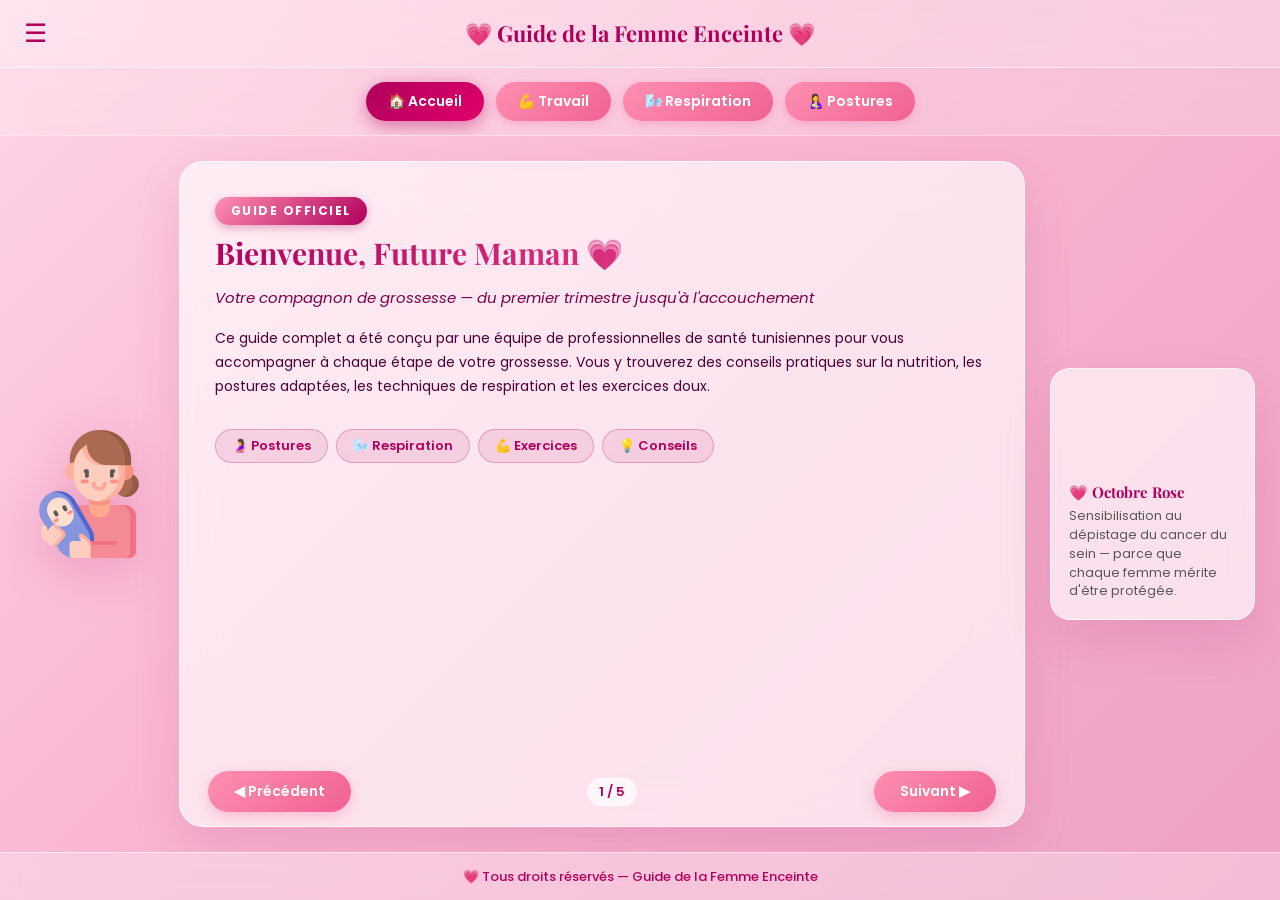
==== main.html @ 5b7f6807 "Add files via upload" ====
<!DOCTYPE html>
<html lang="fr" dir="ltr">
<head>
    <meta charset="UTF-8">
    <meta name="viewport" content="width=device-width, initial-scale=1.0, maximum-scale=5.0">
    <meta name="theme-color" content="#f7a8c4">
    <title data-i18n="pageTitle">Guide de la Femme Enceinte</title>
    <link href="https://fonts.googleapis.com/css2?family=Playfair+Display:ital,wght@0,400;0,700;1,400&family=Poppins:wght@300;400;500;600;700&display=swap" rel="stylesheet">
    <link rel="stylesheet" href="style.css">
</head>
<body>

    <div class="menu-overlay" id="menuOverlay" onclick="toggleMenu()"></div>

    <header>
        <button class="menu-btn" onclick="toggleMenu()" aria-label="Menu">☰</button>
        <h1 data-i18n="header">💗 Guide de la Femme Enceinte 💗</h1>
    </header>
    

    <div class="side-menu" id="sideMenu" role="dialog" aria-modal="true">
        <div class="menu-header">
            <h2 data-i18n="sideSettings">Paramètres</h2>
            <span onclick="toggleMenu()" role="button" style="cursor:pointer;font-size:20px;padding:5px;">✕</span>
        </div>
        <ul id="ul-bil"><li class="nav-bilan-btn" onclick="window.location.href='bilan.html'" data-i18n="navBilan">📋 Bilan Santé</li></ul>
        <div class="menu-section">
            <h3 data-i18n="sideMode">Affichage</h3>
            <button onclick="toggleDarkMode()" data-i18n="sideDark">🌙 Mode sombre</button>
        </div>

        <div class="menu-section">
            <h3 data-i18n="sideLang">Langue</h3>
            <select id="langSelect" onchange="changeLang(this.value)">
                <option value="fr">🇫🇷 Français</option>
                <option value="en">🇬🇧 English</option>
                <option value="ar">🇹🇳 العربية</option>
            </select>
        </div>

        <div class="menu-section">
            <h3 data-i18n="sideAbout">À propos</h3>
            <p class="about-text" data-i18n="aboutText">Ce guide a été développé par une équipe de professionnelles de santé tunisiennes dédiées au bien-être de la femme enceinte.</p>
        </div>

        <div class="menu-section">
            <h3 data-i18n="sideContact">Notre équipe</h3>
            <div class="contact-card">
                <h4>👩‍⚕️ Rayen Azouzi</h4>
                <p>📧 azaouzirayen21@gmail.com</p>
                <p>📞 +216 93 702 569</p>
                <p>📍 <span data-i18n="cityTunis">Tunis</span>, <span data-i18n="countryTunisia">Tunisie</span></p>
            </div>
            <div class="contact-card">
                <h4>👩‍⚕️ Oumayma Bel Haj</h4>
                <p>📧 oumaimabelhaj831@gmail.com</p>
                <p>📞 +216 22 462 779</p>
                <p>📍 <span data-i18n="citySousse">Sousse</span>, <span data-i18n="countryTunisia">Tunisie</span></p>
            </div>
            <div class="contact-card">
                <h4>👩‍⚕️ Manel Maati</h4>
                <p>📧 manel@gmail.com</p>
                <p>📞 +216 26 287 662</p>
                <p>📍 <span data-i18n="citySfax">Sfax</span>, <span data-i18n="countryTunisia">Tunisie</span></p>
            </div>
            <div class="contact-card">
                <h4>👩‍⚕️ Israa Louhichi</h4>
                <p>📧 israa@gmail.com</p>
                <p>📞 +216 95 185 274</p>
                <p>📍 <span data-i18n="cityMonastir">Monastir</span>, <span data-i18n="countryTunisia">Tunisie</span></p>
            </div>
            <div class="contact-card">
                <h4>👩‍⚕️ Mariem Aridhi</h4>
                <p>📧 mariem@gmail.com</p>
                <p>📞 +216 20 555 273</p>
                <p>📍 <span data-i18n="cityMonastir">Monastir</span>, <span data-i18n="countryTunisia">Tunisie</span></p>
            </div>
        </div>

        <div class="menu-section">
            <p class="about-text" style="font-size:11px;color:#888;" data-i18n="disclaimer">⚠️ Ce guide est à titre informatif. Consultez toujours votre médecin ou sage-femme pour un suivi personnalisé.</p>
        </div>
    </div>

    <nav role="navigation">
        <ul>
            <li class="active" data-section="accueil" data-i18n="navHome">🏠 Accueil</li>
            <li data-section="travail" data-i18n="navWork">💪 Travail</li>
            <li data-section="respiration" data-i18n="navBreathing">🌬️ Respiration</li>
            <li data-section="mouvement" data-i18n="navPostures">🤱 Postures</li>

        </ul>
    </nav>

    <main>

        <div class="left" aria-hidden="true">
            <img src="mere.png" alt="">
        </div>

        <div class="slider-container">

            <!-- ═══════ ACCUEIL ═══════ -->
            <div class="slider-section active" id="accueil">
                <div class="slider">

                    <div class="slide active">
                        <div class="slide-inner welcome-slide">
                            <div class="welcome-badge" data-i18n="welcomeBadge">Guide Officiel</div>
                            <h2 class="welcome-title" data-i18n="slide_accueil_0_title">Bienvenue, Future Maman 💗</h2>
                            <p class="welcome-subtitle" data-i18n="slide_accueil_0_sub">Votre compagnon de grossesse — du premier trimestre jusqu'à l'accouchement</p>
                            <p class="welcome-body" data-i18n="slide_accueil_0_body">Ce guide complet a été conçu par une équipe de professionnelles de santé tunisiennes pour vous accompagner à chaque étape de votre grossesse. Vous y trouverez des conseils pratiques sur la nutrition, les postures adaptées, les techniques de respiration et les exercices doux.</p>
                            <div class="welcome-features">
                                <div class="feature-chip" data-i18n="feat1">🤰 Postures</div>
                                <div class="feature-chip" data-i18n="feat2">🌬️ Respiration</div>
                                <div class="feature-chip" data-i18n="feat3">💪 Exercices</div>
                                <div class="feature-chip" data-i18n="feat4">💡 Conseils</div>
                            </div>
                        </div>
                    </div>

                    <div class="slide">
                        <div class="slide-inner">
                            <h2 data-i18n="slide_accueil_1_title">📖 Comment utiliser ce guide ?</h2>
                            <p data-i18n="slide_accueil_1_body">Ce guide est organisé en quatre sections accessibles depuis le menu de navigation. Chaque section propose des fiches pratiques illustrées avec des informations médicales vérifiées.</p>
                            <div class="info-cards">
                                <div class="info-card">
                                    <span class="info-icon">🏠</span>
                                    <strong data-i18n="navHome">Accueil</strong>
                                    <p data-i18n="infoCardHome">Introduction &amp; bien-être général</p>
                                </div>
                                <div class="info-card">
                                    <span class="info-icon">💪</span>
                                    <strong data-i18n="navWork">Travail</strong>
                                    <p data-i18n="infoCardWork">Exercices doux &amp; gestion de l'énergie</p>
                                </div>
                                <div class="info-card">
                                    <span class="info-icon">🌬️</span>
                                    <strong data-i18n="navBreathing">Respiration</strong>
                                    <p data-i18n="infoCardBreath">Techniques de détente &amp; préparation</p>
                                </div>
                                <div class="info-card">
                                    <span class="info-icon">🤱</span>
                                    <strong data-i18n="navPostures">Postures</strong>
                                    <p data-i18n="infoCardPost">Soulager le dos &amp; préparer l'accouchement</p>
                                </div>
                            </div>
                        </div>
                    </div>

                    <div class="slide">
                        <div class="slide-inner">
                            <h2 data-i18n="slide_accueil_2_title">🌱 Votre corps pendant la grossesse</h2>
                            <p data-i18n="slide_accueil_2_body">Pendant la grossesse, votre corps vit une transformation physiologique exceptionnelle. Comprendre ces changements vous permet de mieux les appréhender et d'adopter les bons réflexes.</p>
                            <ul class="styled-list">
                                <li data-i18n="bodyPoint1">🔸 <strong>1er trimestre :</strong> Fatigue intense, nausées, adaptation hormonale</li>
                                <li data-i18n="bodyPoint2">🔸 <strong>2e trimestre :</strong> Retour d'énergie, croissance du ventre, premiers mouvements</li>
                                <li data-i18n="bodyPoint3">🔸 <strong>3e trimestre :</strong> Préparation à l'accouchement, gestion du poids et de la posture</li>
                                <li data-i18n="bodyPoint4">🔸 <strong>En continu :</strong> Hydrater, se reposer, consulter votre équipe soignante régulièrement</li>
                            </ul>
                        </div>
                    </div>

                    <div class="slide">
                        <div class="slide-inner">
                            <h2 data-i18n="slide_accueil_3_title">🥗 Nutrition &amp; Bien-être</h2>
                            <p data-i18n="slide_accueil_3_body">Une alimentation équilibrée est le pilier d'une grossesse saine. Privilégiez des apports riches en acide folique, fer, calcium et oméga-3, essentiels au développement optimal de votre bébé.</p>
                            <ul class="styled-list">
                                <li data-i18n="nutri1">🥦 Légumes verts, légumineuses et fruits frais chaque jour</li>
                                <li data-i18n="nutri2">🐟 Poissons gras (sardines, saumon) 2 fois par semaine</li>
                                <li data-i18n="nutri3">🥛 Produits laitiers pour le calcium</li>
                                <li data-i18n="nutri4">💊 Suppléments de fer et acide folique sur prescription</li>
                                <li data-i18n="nutri5">💧 Au moins 1,5 à 2 litres d'eau par jour</li>
                            </ul>
                        </div>
                    </div>

                    <div class="slide">
                        <div class="slide-inner">
                            <h2 data-i18n="slide_accueil_4_title">💆‍♀️ Santé mentale &amp; Soutien émotionnel</h2>
                            <p data-i18n="slide_accueil_4_body">Votre bien-être émotionnel est tout aussi important que votre santé physique. La grossesse peut s'accompagner de doutes, d'angoisses ou de bouleversements affectifs — c'est tout à fait normal.</p>
                            <ul class="styled-list">
                                <li data-i18n="mental1">💬 Parlez de vos émotions à votre entourage ou à un professionnel</li>
                                <li data-i18n="mental2">🧘 Pratiquez la méditation et la relaxation guidée</li>
                                <li data-i18n="mental3">📖 Tenez un journal de grossesse pour exprimer vos ressentis</li>
                                <li data-i18n="mental4">🤝 Rejoignez des groupes de soutien pour futures mamans</li>
                                <li data-i18n="mental5">🌙 Accordez-vous des moments de repos et de plaisir chaque jour</li>
                            </ul>
                        </div>
                    </div>

                    <div class="controls">
                        <button id="prev-accueil" data-i18n="btnPrev">◀ Précédent</button>
                        <span class="slide-counter" id="counter-accueil">1 / 5</span>
                        <button id="next-accueil" data-i18n="btnNext">Suivant ▶</button>
                    </div>
                </div>
            </div>

            <!-- ═══════ TRAVAIL ═══════ -->
            <div class="slider-section" id="travail">
                <div class="slider">

                    <div class="slide active">
                        <div class="slide-inner">
                            <h2 data-i18n="slide_travail_0_title">💪 Rester active pendant la grossesse</h2>
                            <p data-i18n="slide_travail_0_body">L'activité physique modérée est recommandée tout au long d'une grossesse sans complications. Elle améliore la circulation sanguine, réduit les douleurs dorsales, favorise un meilleur sommeil et prépare votre corps à l'accouchement.</p>
                            <ul class="styled-list">
                                <li data-i18n="work1">🚶 Marche quotidienne de 30 minutes à un rythme modéré</li>
                                <li data-i18n="work2">🏊 Aquagym ou natation douce, idéale pour décharger le poids</li>
                                <li data-i18n="work3">🧘 Yoga prénatal et étirements adaptés</li>
                                <li data-i18n="work4">🚴 Vélo stationnaire en début de grossesse</li>
                            </ul>
                        </div>
                    </div>

                    <div class="slide">
                        <div class="slide-inner">
                            <h2 data-i18n="slide_travail_1_title">😴 Gérer la fatigue au quotidien</h2>
                            <p data-i18n="slide_travail_1_body">La fatigue est l'un des symptômes les plus fréquents de la grossesse, particulièrement aux 1er et 3e trimestres. Elle résulte des transformations hormonales et de l'augmentation du volume sanguin.</p>
                            <ul class="styled-list">
                                <li data-i18n="fatigue1">🛌 Accordez-vous des siestes courtes (20-30 min) en journée</li>
                                <li data-i18n="fatigue2">📅 Planifiez vos activités importantes en matinée</li>
                                <li data-i18n="fatigue3">🙋 N'hésitez pas à déléguer et à accepter de l'aide</li>
                                <li data-i18n="fatigue4">🥗 Évitez les repas lourds qui accentuent la somnolence</li>
                                <li data-i18n="fatigue5">🌙 Maintenez un rythme de sommeil régulier</li>
                            </ul>
                        </div>
                    </div>

                    <div class="slide">
                        <div class="slide-inner">
                            <h2 data-i18n="slide_travail_2_title">⚠️ Exercices à éviter</h2>
                            <p data-i18n="slide_travail_2_body">Certains exercices sont contre-indiqués durant la grossesse. Consultez toujours votre médecin avant de commencer un programme sportif.</p>
                            <ul class="styled-list">
                                <li data-i18n="avoid1">🚫 Sports de contact ou à risque de chutes</li>
                                <li data-i18n="avoid2">🚫 Exercices en décubitus dorsal après le 1er trimestre</li>
                                <li data-i18n="avoid3">🚫 Efforts intenses en altitude ou en chaleur excessive</li>
                                <li data-i18n="avoid4">🚫 Musculation avec charges lourdes</li>
                                <li data-i18n="avoid5">✅ En cas de doute : marche, natation et yoga restent les meilleures options</li>
                            </ul>
                        </div>
                    </div>

                    <div class="controls">
                        <button id="prev-travail" data-i18n="btnPrev">◀ Précédent</button>
                        <span class="slide-counter" id="counter-travail">1 / 3</span>
                        <button id="next-travail" data-i18n="btnNext">Suivant ▶</button>
                    </div>
                </div>
            </div>

            <!-- ═══════ RESPIRATION ═══════ -->
            <div class="slider-section" id="respiration">
                <div class="slider">

                    <div class="slide active">
                        <div class="slide-inner">
                            <h2 data-i18n="slide_resp_0_title">🌬️ Pourquoi bien respirer ?</h2>
                            <p data-i18n="slide_resp_0_body">La respiration consciente est un outil fondamental pendant la grossesse et l'accouchement. Elle permet d'oxygéner efficacement le sang, de réduire le stress et de gérer la douleur lors des contractions.</p>
                            <ul class="styled-list">
                                <li data-i18n="breath1">💓 Améliore l'oxygénation du fœtus</li>
                                <li data-i18n="breath2">🧠 Réduit l'anxiété et régule le système nerveux</li>
                                <li data-i18n="breath3">💪 Renforce le diaphragme et le plancher pelvien</li>
                                <li data-i18n="breath4">😌 Favorise la détente profonde et un meilleur sommeil</li>
                            </ul>
                        </div>
                    </div>

                    <div class="slide">
                        <div class="slide-inner">
                            <h2 data-i18n="slide_resp_1_title">🫁 Respiration abdominale profonde</h2>
                            <p data-i18n="slide_resp_1_body">La technique de base recommandée pendant la grossesse. Elle mobilise pleinement le diaphragme et optimise les échanges gazeux.</p>
                            <ul class="styled-list">
                                <li data-i18n="abdo1">1️⃣ Installez-vous confortablement, une main sur le ventre</li>
                                <li data-i18n="abdo2">2️⃣ Inspirez lentement par le nez en 4 secondes — ventre qui se soulève</li>
                                <li data-i18n="abdo3">3️⃣ Retenez votre souffle 1 à 2 secondes</li>
                                <li data-i18n="abdo4">4️⃣ Expirez doucement par la bouche en 6 secondes</li>
                                <li data-i18n="abdo5">🔁 Répétez 5 à 10 fois, 2 à 3 fois par jour</li>
                            </ul>
                        </div>
                    </div>

                    <div class="slide">
                        <div class="slide-inner">
                            <h2 data-i18n="slide_resp_2_title">🌊 Respiration pour l'accouchement</h2>
                            <p data-i18n="slide_resp_2_body">Maîtriser sa respiration est l'une des clés d'un accouchement plus serein. Ces techniques permettent de gérer les contractions et de conserver son énergie.</p>
                            <ul class="styled-list">
                                <li data-i18n="birth1">🔵 <strong data-i18n="birthPhase1">Phase de dilatation :</strong> <span data-i18n="birthPhase1Text">Respirations lentes et profondes entre les contractions</span></li>
                                <li data-i18n="birth2">🟡 <strong data-i18n="birthPhase2">Pendant la contraction :</strong> <span data-i18n="birthPhase2Text">Expiration longue et contrôlée — ne bloquez pas votre souffle</span></li>
                                <li data-i18n="birth3">🟢 <strong data-i18n="birthPhase3">Phase d'expulsion :</strong> <span data-i18n="birthPhase3Text">Poussées guidées par votre sage-femme, coordonnées à votre souffle</span></li>
                            </ul>
                        </div>
                    </div>

                    <div class="controls">
                        <button id="prev-respiration" data-i18n="btnPrev">◀ Précédent</button>
                        <span class="slide-counter" id="counter-respiration">1 / 3</span>
                        <button id="next-respiration" data-i18n="btnNext">Suivant ▶</button>
                    </div>
                </div>
            </div>

            <!-- ═══════ POSTURES ═══════ -->
            <div class="slider-section" id="mouvement">
                <div class="slider">

                    <div class="slide active">
                        <div class="slide-inner welcome-slide">
                            <div class="welcome-badge" data-i18n="posturesBadge">Kinésithérapie prénatale</div>
                            <h2 class="welcome-title" data-i18n="slide_pos_0_title">🤱 Chère future maman</h2>
                            <p class="welcome-body" data-i18n="slide_pos_0_body">Ton corps vit une transformation extraordinaire. Avec la croissance de ton ventre, ta posture change et certaines tensions apparaissent au niveau du dos, du bassin ou des jambes.</p>
                            <p class="welcome-body" style="margin-top:10px;" data-i18n="slide_pos_0_body2">Les postures présentées ci-après ont été sélectionnées par notre équipe de kinésithérapeutes prénatales pour t'aider à soulager les douleurs, favoriser la mobilité du bassin et préparer ton corps à l'accouchement.</p>
                        </div>
                    </div>

                    <div class="slide">
                        <div class="slide-inner">
                            <h2 data-i18n="slide_pos_1_title">🌿 Décubitus Latéral Gauche (DLG)</h2>
                            <p data-i18n="slide_pos_1_desc">Position allongée sur le côté gauche, coussins de soutien sous le ventre et entre les genoux.</p>
                            <div class="img-box">
                                <img src="Décubitus Latéral Gauche.jpeg" alt="Décubitus latéral gauche">
                                <div class="benefits-block">
                                    <strong class="benefits-title" data-i18n="benefitsTitle">🔹 Bienfaits</strong>
                                    <ul>
                                        <li data-i18n="dlg1">✔️ Optimise la circulation utéro-placentaire</li>
                                        <li data-i18n="dlg2">✔️ Favorise l'oxygénation du fœtus</li>
                                        <li data-i18n="dlg3">✔️ Réduit les œdèmes des membres inférieurs</li>
                                        <li data-i18n="dlg4">✔️ Soulage les lombalgies chroniques</li>
                                        <li data-i18n="dlg5">✔️ Induit une relaxation profonde</li>
                                    </ul>
                                </div>
                            </div>
                        </div>
                    </div>

                    <div class="slide">
                        <div class="slide-inner">
                            <h2 data-i18n="slide_pos_2_title">🌿 Position accroupie</h2>
                            <p data-i18n="slide_pos_2_desc">Flexion des genoux avec descente progressive du bassin, dos droit, pieds à plat.</p>
                            <div class="img-box">
                                <img src="Position accroupie.jpeg" alt="Position accroupie">
                                <div class="benefits-block">
                                    <strong class="benefits-title" data-i18n="benefitsTitle">🔹 Bienfaits</strong>
                                    <ul>
                                        <li data-i18n="squat1">✔️ Renforce les muscles des membres inférieurs</li>
                                        <li data-i18n="squat2">✔️ Assouplit le périnée et le plancher pelvien</li>
                                        <li data-i18n="squat3">✔️ Augmente la mobilité et l'ouverture du bassin</li>
                                        <li data-i18n="squat4">✔️ Améliore la circulation sanguine</li>
                                        <li data-i18n="squat5">✔️ Prépare activement à l'expulsion</li>
                                    </ul>
                                </div>
                            </div>
                        </div>
                    </div>

                    <div class="slide">
                        <div class="slide-inner">
                            <h2 data-i18n="slide_pos_3_title">🌿 Position à quatre pattes</h2>
                            <p data-i18n="slide_pos_3_desc">Appui symétrique sur les mains et les genoux, rachis neutre, regard vers le sol.</p>
                            <div class="img-box">
                                <img src="Position à quatre pattes.jpeg" alt="Position à quatre pattes">
                                <div class="benefits-block">
                                    <strong class="benefits-title" data-i18n="benefitsTitle">🔹 Bienfaits</strong>
                                    <ul>
                                        <li data-i18n="qp1">✔️ Soulage efficacement les lombalgies</li>
                                        <li data-i18n="qp2">✔️ Décharge la pression sur le bassin</li>
                                        <li data-i18n="qp3">✔️ Améliore la mobilité pelvienne</li>
                                        <li data-i18n="qp4">✔️ Encourage la bonne présentation du bébé</li>
                                        <li data-i18n="qp5">✔️ Diminue les douleurs sciatiques</li>
                                    </ul>
                                </div>
                            </div>
                        </div>
                    </div>

                    <div class="slide">
                        <div class="slide-inner">
                            <h2 data-i18n="slide_pos_4_title">🌿 Posture de suspension</h2>
                            <p data-i18n="slide_pos_4_desc">Debout, légère inclinaison vers l'avant avec appui sur un support stable (mur, barre, rebozo).</p>
                            <div class="img-box">
                                <img src="Posture de suspension.jpeg" alt="Posture de suspension">
                                <div class="benefits-block">
                                    <strong class="benefits-title" data-i18n="benefitsTitle">🔹 Bienfaits</strong>
                                    <ul>
                                        <li data-i18n="sus1">✔️ Diminue la compression lombaire</li>
                                        <li data-i18n="sus2">✔️ Décharge le poids du bassin</li>
                                        <li data-i18n="sus3">✔️ Détend et assouplit le périnée</li>
                                        <li data-i18n="sus4">✔️ Favorise la descente du bébé</li>
                                        <li data-i18n="sus5">✔️ Procure une sensation de légèreté</li>
                                    </ul>
                                </div>
                            </div>
                        </div>
                    </div>

                    <div class="controls">
                        <button id="prev-mouvement" data-i18n="btnPrev">◀ Précédent</button>
                        <span class="slide-counter" id="counter-mouvement">1 / 5</span>
                        <button id="next-mouvement" data-i18n="btnNext">Suivant ▶</button>
                    </div>
                </div>
            </div>

        </div>

        <div class="right">
            <div class="card">
                <video src="Octobre rose animations.mp4" autoplay loop muted playsinline></video>
                <h3 data-i18n="cardTitle">💗 Octobre Rose</h3>
                <p data-i18n="cardContent">Sensibilisation au dépistage du cancer du sein — parce que chaque femme mérite d'être protégée.</p>
            </div>
        </div>

    </main>

    <footer>
        <span data-i18n="footer">💗 Tous droits réservés — Raed Azouzi | insta: @raed__az</span>
    </footer>

    <script src="script.js"></script>
</body>
</html>
---- style.css ----
/* =============================================
   GLOBAL
   ============================================= */
*, *::before, *::after {
    margin: 0; padding: 0;
    box-sizing: border-box;
    -webkit-tap-highlight-color: transparent;
}

:root {
    --pink-light: #ffd6e7;
    --pink-mid: #f7a8c4;
    --pink-dark: #e88ab3;
    --pink-accent: #ff8fb1;
    --pink-btn: #f06292;
    --purple: #c084fc;
    --crimson: #b0005c;
    --text-dark: #3a003a;
    --glass: rgba(255,255,255,0.65);
    --glass-border: rgba(255,255,255,0.7);
    --shadow: 0 20px 50px rgba(176,0,92,0.12);
    --header-h: 68px;
    --nav-h: 58px;
    --footer-h: 48px;
    --radius: 24px;
    --radius-sm: 14px;
}

html { scroll-behavior: smooth; -webkit-text-size-adjust: 100%; }

body {
    min-height: 100vh; min-height: 100dvh;
    display: flex; flex-direction: column;
    background: linear-gradient(135deg, #ffd6e7 0%, #f9b8d3 40%, #eea0c5 100%);
    color: var(--text-dark);
    font-family: 'Poppins', sans-serif;
    overflow-x: hidden;
}

/* =============================================
   HEADER
   ============================================= */
header {
    height: var(--header-h);
    display: flex; align-items: center; justify-content: center;
    background: rgba(255,255,255,0.35);
    backdrop-filter: blur(20px); -webkit-backdrop-filter: blur(20px);
    border-bottom: 1px solid rgba(255,255,255,0.5);
    position: sticky; top: 0; z-index: 200;
    padding: 0 60px;
}

.menu-btn {
    position: absolute; left: 16px;
    font-size: clamp(20px,3vw,26px);
    background: none; border: none; cursor: pointer;
    color: var(--crimson); padding: 8px; border-radius: 10px;
    transition: background 0.2s;
}
.menu-btn:hover { background: rgba(255,255,255,0.5); }

header h1 {
    font-family: 'Playfair Display', serif;
    font-size: clamp(13px,2.5vw,22px);
    color: var(--crimson); text-align: center;
    line-height: 1.3; padding: 0 8px;
}

/* =============================================
   NAV
   ============================================= */
nav {
    display: flex; justify-content: center;
    padding: clamp(8px,1.5vw,12px) 10px;
    background: rgba(255,255,255,0.2);
    backdrop-filter: blur(10px); -webkit-backdrop-filter: blur(10px);
    border-bottom: 1px solid rgba(255,255,255,0.3);
    overflow-x: auto; -webkit-overflow-scrolling: touch;
    scrollbar-width: none; flex-shrink: 0;
}
nav::-webkit-scrollbar { display: none; }
nav ul { display: flex; gap: clamp(6px,1.5vw,12px); list-style: none; padding: 2px; white-space: nowrap; }

nav li {
    padding: clamp(6px,1.2vw,9px) clamp(14px,2.5vw,22px);
    border-radius: 30px;
    background: linear-gradient(135deg, var(--pink-accent), var(--pink-btn));
    color: white; cursor: pointer;
    transition: transform 0.25s, box-shadow 0.25s, opacity 0.2s;
    font-size: clamp(11px,1.8vw,14px); font-weight: 600;
    flex-shrink: 0; user-select: none;
    box-shadow: 0 3px 10px rgba(240,98,146,0.3);
}
nav li:hover { transform: translateY(-3px); box-shadow: 0 8px 20px rgba(240,98,146,0.45); }
nav li.active {
    background: linear-gradient(135deg, var(--crimson), #e0006a);
    box-shadow: 0 5px 18px rgba(176,0,92,0.45);
}

/* =============================================
   MAIN LAYOUT
   ============================================= */
main {
    flex: 1; display: flex; align-items: stretch;
    gap: clamp(10px,2vw,35px);
    padding: clamp(12px,2vw,25px);
    min-height: 0; overflow: hidden;
}

.left { display: flex; align-items: center; justify-content: center; flex-shrink: 0; }
.left img { width: clamp(90px,10vw,230px); height: auto; filter: drop-shadow(0 12px 24px rgba(176,0,92,0.18)); }

/* =============================================
   SLIDER CONTAINER & SECTIONS
   ============================================= */
.slider-container { flex: 1; min-width: 0; }

.slider-section { width:100%; height:100%; display:none; }
.slider-section.active { display:block; }

.slider {
    width: 100%; height: 100%;
    position: relative;
    background: var(--glass);
    backdrop-filter: blur(22px); -webkit-backdrop-filter: blur(22px);
    border-radius: var(--radius);
    border: 1px solid var(--glass-border);
    box-shadow: var(--shadow);
    overflow: hidden;
    min-height: clamp(320px,52vh,620px);
}

/* =============================================
   SLIDES
   ============================================= */
.slide {
    position: absolute; inset: 0;
    padding: clamp(18px,3vw,35px);
    padding-bottom: 72px;
    opacity: 0; transform: translateX(35px);
    transition: opacity 0.5s ease, transform 0.5s ease;
    overflow-y: auto; -webkit-overflow-scrolling: touch;
    pointer-events: none;
}
.slide.active { opacity:1; transform:translateX(0); pointer-events:auto; }

.slide-inner { height: 100%; }

.slide h2 {
    font-family: 'Playfair Display', serif;
    color: var(--crimson);
    font-size: clamp(14px,2.2vw,20px);
    margin-bottom: clamp(10px,1.5vw,16px);
    line-height: 1.35;
}

.slide > p, .slide-inner > p {
    font-size: clamp(12.5px,1.7vw,15px);
    line-height: 1.75;
    color: #3a003a;
    margin-bottom: 12px;
}

/* =============================================
   WELCOME SLIDE
   ============================================= */
.welcome-slide { display: flex; flex-direction: column; gap: 10px; }

.welcome-badge {
    display: inline-block;
    background: linear-gradient(135deg, var(--pink-accent), var(--crimson));
    color: white; font-size: clamp(10px,1.5vw,12px);
    font-weight: 700; letter-spacing: 1.5px; text-transform: uppercase;
    padding: 5px 16px; border-radius: 30px;
    align-self: flex-start;
    box-shadow: 0 3px 10px rgba(176,0,92,0.3);
}

.welcome-title {
    font-family: 'Playfair Display', serif !important;
    font-size: clamp(18px,3.5vw,30px) !important;
    background: linear-gradient(135deg, var(--crimson), #ff5fa0);
    -webkit-background-clip: text; -webkit-text-fill-color: transparent;
    background-clip: text;
    margin-bottom: 4px !important;
    line-height: 1.2 !important;
}

.welcome-subtitle {
    font-size: clamp(12px,1.8vw,15px) !important;
    color: #7a004a !important;
    font-style: italic;
    margin-bottom: 6px !important;
}

.welcome-body {
    font-size: clamp(12px,1.6vw,14px) !important;
    line-height: 1.7 !important;
    color: #4a003a !important;
}

.welcome-features {
    display: flex; flex-wrap: wrap; gap: 8px;
    margin-top: 8px;
}

.feature-chip {
    padding: 6px 16px;
    border-radius: 20px;
    background: rgba(176,0,92,0.1);
    border: 1.5px solid rgba(176,0,92,0.25);
    color: var(--crimson);
    font-size: clamp(11px,1.5vw,13px);
    font-weight: 600;
    transition: background 0.2s, transform 0.2s;
}
.feature-chip:hover { background: rgba(176,0,92,0.18); transform: translateY(-2px); }

/* =============================================
   INFO CARDS (accueil slide 2)
   ============================================= */
.info-cards {
    display: grid;
    grid-template-columns: repeat(auto-fit, minmax(130px,1fr));
    gap: clamp(8px,1.5vw,14px);
    margin-top: clamp(12px,2vw,18px);
}

.info-card {
    background: rgba(255,255,255,0.75);
    border: 1px solid rgba(176,0,92,0.15);
    border-radius: var(--radius-sm);
    padding: clamp(10px,1.8vw,16px);
    text-align: center;
    transition: transform 0.25s, box-shadow 0.25s;
    box-shadow: 0 4px 14px rgba(176,0,92,0.08);
}
.info-card:hover { transform: translateY(-4px); box-shadow: 0 10px 25px rgba(176,0,92,0.15); }

.info-icon { font-size: clamp(22px,3.5vw,32px); display: block; margin-bottom: 6px; }
.info-card strong { display:block; font-size: clamp(11px,1.6vw,13px); color: var(--crimson); margin-bottom: 4px; }
.info-card p { font-size: clamp(10px,1.4vw,12px); color: #666; line-height: 1.4; margin: 0; }

/* =============================================
   STYLED LIST
   ============================================= */
.styled-list {
    list-style: none;
    display: flex; flex-direction: column; gap: clamp(7px,1.3vw,11px);
    margin-top: clamp(10px,1.5vw,14px);
}

.styled-list li {
    font-size: clamp(12px,1.6vw,14.5px);
    line-height: 1.6;
    color: #3a003a;
    padding: clamp(8px,1.2vw,11px) clamp(12px,1.8vw,16px);
    background: rgba(255,255,255,0.65);
    border-radius: 10px;
    border-left: 3px solid var(--pink-accent);
    transition: background 0.2s;
}
.styled-list li:hover { background: rgba(255,255,255,0.9); }

/* =============================================
   IMAGE BOX (postures)
   ============================================= */
.img-box {
    display: flex; align-items: flex-start;
    gap: clamp(12px,2vw,22px);
    flex-wrap: wrap;
    margin-top: 12px;
}

.img-box img {
    width: clamp(160px,32%,310px) !important;
    float: none !important;
    border-radius: 16px;
    box-shadow: 0 10px 30px rgba(0,0,0,0.15);
    transition: transform 0.4s, box-shadow 0.4s;
    cursor: zoom-in;
    max-height: 250px; object-fit: cover;
    flex-shrink: 0;
}
.img-box img:hover { transform: scale(1.04) !important; box-shadow: 0 16px 40px rgba(0,0,0,0.22); }

.benefits-block {
    flex: 1; min-width: 155px;
}
.benefits-title {
    display: block;
    font-size: clamp(13px,1.8vw,15px);
    color: var(--crimson);
    margin-bottom: 8px;
    font-weight: 700;
}
.benefits-block ul {
    list-style: none;
    display: flex; flex-direction: column; gap: 6px;
}
.benefits-block ul li {
    font-size: clamp(11.5px,1.5vw,13.5px);
    line-height: 1.5;
    color: #3a003a;
    padding: 5px 10px;
    background: rgba(255,255,255,0.6);
    border-radius: 8px;
}

/* =============================================
   CONTROLS
   ============================================= */
.controls {
    position: absolute; bottom: 14px; left: 0; right: 0;
    display: flex; align-items: center; justify-content: space-between;
    padding: 0 clamp(14px,2.5vw,28px); z-index: 10;
}

.controls button {
    padding: clamp(7px,1.3vw,10px) clamp(16px,2.8vw,26px);
    border: none; border-radius: 30px;
    background: linear-gradient(135deg, var(--pink-accent), var(--pink-btn));
    color: white; cursor: pointer;
    font-size: clamp(11px,1.6vw,14px);
    font-family: 'Poppins', sans-serif; font-weight: 600;
    transition: transform 0.2s, box-shadow 0.2s;
    touch-action: manipulation;
    box-shadow: 0 4px 14px rgba(240,98,146,0.35);
}
.controls button:hover { transform: translateY(-2px); box-shadow: 0 7px 18px rgba(240,98,146,0.5); }
.controls button:active { transform: translateY(0); }

.slide-counter {
    font-size: clamp(11px,1.5vw,13px);
    color: var(--crimson); font-weight: 600;
    background: rgba(255,255,255,0.7);
    padding: 4px 12px; border-radius: 20px;
}

/* =============================================
   RIGHT CARD
   ============================================= */
.right { display: flex; align-items: center; justify-content: center; flex-shrink: 0; }

.card {
    width: clamp(170px,16vw,260px);
    background: var(--glass);
    backdrop-filter: blur(20px); -webkit-backdrop-filter: blur(20px);
    padding: clamp(12px,1.8vw,18px);
    border-radius: 20px;
    box-shadow: var(--shadow);
    border: 1px solid var(--glass-border);
}
.card video { width:100%; border-radius:12px; margin-bottom:clamp(8px,1.5vw,12px); display:block; }
.card h3 { font-size:clamp(12px,1.7vw,15px); color:var(--crimson); margin-bottom:5px; font-family:'Playfair Display',serif; }
.card p { font-size:clamp(10.5px,1.4vw,12.5px); color:#555; line-height:1.5; }

/* =============================================
   FOOTER
   ============================================= */
footer {
    height: var(--footer-h);
    display: flex; align-items: center; justify-content: center;
    background: rgba(255,255,255,0.3);
    backdrop-filter: blur(10px); -webkit-backdrop-filter: blur(10px);
    border-top: 1px solid rgba(255,255,255,0.5);
    font-size: clamp(11px,1.6vw,13px); color: var(--crimson); font-weight: 500;
    flex-shrink: 0;
}

/* =============================================
   SIDE MENU
   ============================================= */
.side-menu {
    position: fixed; top: 0; left: -100%;
    width: min(310px,88vw); height: 100vh; height: 100dvh;
    background: rgba(255,248,252,0.97);
    backdrop-filter: blur(25px); -webkit-backdrop-filter: blur(25px);
    box-shadow: 12px 0 50px rgba(176,0,92,0.2);
    transition: left 0.4s cubic-bezier(0.25,0.46,0.45,0.94);
    padding: 22px; overflow-y: auto; -webkit-overflow-scrolling: touch;
    z-index: 1000;
}
.side-menu.active { left: 0; }

.menu-overlay {
    display: none; position: fixed; inset: 0;
    background: rgba(0,0,0,0.35); z-index: 999;
    backdrop-filter: blur(3px);
}
.menu-overlay.active { display: block; }

.menu-header {
    display: flex; justify-content: space-between; align-items: center;
    margin-bottom: 22px; padding-bottom: 16px;
    border-bottom: 2px solid rgba(176,0,92,0.15);
}
.menu-header h2 { color: var(--crimson); font-family:'Playfair Display',serif; font-size:18px; }

.menu-section { margin-bottom: 22px; }
.menu-section h3 {
    margin-bottom: 10px; color: var(--crimson);
    font-size: 11px; text-transform: uppercase; letter-spacing: 1.5px; font-weight: 700;
}

.about-text { font-size:12px; color:#666; line-height:1.6; }

.menu-section button,
.menu-section select {
    width: 100%; padding: 10px 14px; border-radius: 12px;
    border: none;
    background: linear-gradient(135deg, var(--pink-accent), var(--pink-btn));
    color: white; cursor: pointer; margin-bottom: 8px;
    font-family: 'Poppins', sans-serif; font-size:13px; font-weight:600;
    transition: opacity 0.2s, transform 0.2s;
}
.menu-section button:hover,
.menu-section select:hover { opacity:0.88; transform:translateY(-1px); }

.menu-section select {
    appearance:none; -webkit-appearance:none;
    
    background-repeat:no-repeat; background-position: right 13px center; padding-right:32px; cursor:pointer;
}

.contact-card {
    background: white; padding: 12px 14px;
    border-radius: 12px; margin-bottom: 10px;
    box-shadow: 0 4px 14px rgba(176,0,92,0.1);
    border: 1px solid rgba(176,0,92,0.08);
}
.contact-card h4 { color:var(--crimson); margin-bottom:5px; font-size:13px; font-weight:700; }
.contact-card p { font-size:11.5px; line-height:1.7; color:#555; }

/* =============================================
   DARK MODE
   ============================================= */
body.dark {
    background: linear-gradient(135deg, #1a0a20 0%, #1f0d2e 50%, #150822 100%);
    color: #f0e0f0;
}
body.dark header, body.dark footer {
    background: rgba(0,0,0,0.55); border-color: rgba(255,255,255,0.08);
}
body.dark header h1 { color: #ffb3d9; }
body.dark nav { background: rgba(0,0,0,0.3); }
body.dark nav li { background: linear-gradient(135deg, #6a11cb, #2575fc); }
body.dark nav li.active { background: linear-gradient(135deg, #4a00a0, #1a4acc); }

body.dark .slider, body.dark .card {
    background: rgba(20,5,30,0.75);
    border-color: rgba(255,255,255,0.08);
}
body.dark .slide h2, body.dark .welcome-title { color: #ffb3d9 !important; }
body.dark .slide > p, body.dark .slide-inner > p,
body.dark .welcome-body, body.dark .welcome-subtitle { color: #e0cce0 !important; }
body.dark .styled-list li { background: rgba(255,255,255,0.07); color: #e0d0e0; border-left-color: #ff8fb1; }
body.dark .info-card { background: rgba(255,255,255,0.06); border-color: rgba(255,150,200,0.15); }
body.dark .info-card p { color: #aaa; }
body.dark .benefits-block ul li { background: rgba(255,255,255,0.06); color: #e0d0e0; }
body.dark .slide-counter { background: rgba(255,255,255,0.1); color: #ffb3d9; }
body.dark .feature-chip { background: rgba(255,100,170,0.15); border-color: rgba(255,100,170,0.3); color: #ff9acb; }
body.dark .card h3 { color: #ffb3d9; }
body.dark .card p { color: #bbb; }
body.dark .side-menu { background: rgba(15,5,25,0.98); }
body.dark .menu-header h2, body.dark .menu-section h3 { color: #ffb3d9; }
body.dark .contact-card { background: #1e0a2e; border-color: rgba(255,150,200,0.1); }
body.dark .contact-card h4 { color: #ffb3d9; }
body.dark .contact-card p, body.dark .about-text { color: #bbb; }
body.dark .menu-btn { color: #ffb3d9; }
body.dark footer span { color: #ffb3d9; }

/* =============================================
   RESPONSIVE — TABLET
   ============================================= */
@media (max-width: 1100px) {
    .left img { width: clamp(80px,9vw,160px); }
    .card { width: clamp(150px,14vw,210px); }
}

@media (max-width: 920px) {
    main {
        flex-direction: column; align-items: center;
        overflow-y: auto; -webkit-overflow-scrolling: touch;
        padding: 12px; gap: 12px;
    }
    .left { display: none; }
    .slider-container { width: 100%; max-width: 100%; }
    .slider { min-height: clamp(340px,56vh,520px); }
    .right { width: 100%; justify-content: center; }
    .card { width: min(300px,100%); }
}

/* =============================================
   RESPONSIVE — MOBILE
   ============================================= */
@media (max-width: 767px) {
    :root { --header-h: 58px; --nav-h: 50px; --footer-h: 42px; }
    header { padding: 0 48px; }
    header h1 { font-size: 12.5px; }
    nav li { font-size: 11.5px; padding: 6px 12px; }

    .slider {
        min-height: calc(100dvh - var(--header-h) - var(--nav-h) - var(--footer-h) - 24px);
        border-radius: 16px; padding: 14px; padding-bottom: 62px;
    }

    .info-cards { grid-template-columns: repeat(2,1fr); }

    .img-box { flex-direction: column; align-items: center; }
    .img-box img { width: min(100%,260px) !important; max-height: 200px; }
    .benefits-block { width: 100%; min-width: unset; }

    .card { width: min(260px,100%); }
    .right{display: none;}
}

@media (max-width: 400px) {
    header h1 { font-size: 11px; }
    nav li { font-size: 10.5px; padding: 5px 10px; }
    .info-cards { grid-template-columns: 1fr 1fr; }
    .right{display: none;}
}

/* =============================================
   LANDSCAPE MOBILE
   ============================================= */
@media (max-height:500px) and (orientation:landscape) {
    :root { --header-h:48px; --nav-h:42px; --footer-h:36px; }
    .left, .right { display: none; }
    main { padding: 8px; }
    .slider { min-height: 180px; }
    .right{display: none;}
}


select {
    background-color: #ff66ff;
    color: rgb(255, 255, 255);
    border: 1px solid #ff66ff;
    padding: 5px;
}
select option {
    background-color: #8f0083;
    color: white;
}
select {
    appearance: none;
    -webkit-appearance: none;
    -moz-appearance: none;
}





#ul-bil{ display: flex; gap: clamp(6px,1.5vw,12px); list-style: none; padding: 2px; white-space: nowrap; }

.nav-bilan-btn{
    padding: clamp(6px,1.2vw,9px) clamp(14px,2.5vw,22px);
    border-radius: 30px;
    background: linear-gradient(135deg, var(--pink-accent), var(--pink-btn));
    color: white; cursor: pointer;
    transition: transform 0.25s, box-shadow 0.25s, opacity 0.2s;
    font-size: clamp(11px,1.8vw,14px); font-weight: 600;
    flex-shrink: 0; user-select: none;
    box-shadow: 0 3px 10px rgba(240,98,146,0.3);
}
.nav-bilan-btn:hover { transform: translateY(-3px); box-shadow: 0 8px 20px rgba(240,98,146,0.45); }
.nav-bilan-btn.active {
    background: linear-gradient(135deg, var(--crimson), #e0006a);
    box-shadow: 0 5px 18px rgba(176,0,92,0.45);
}
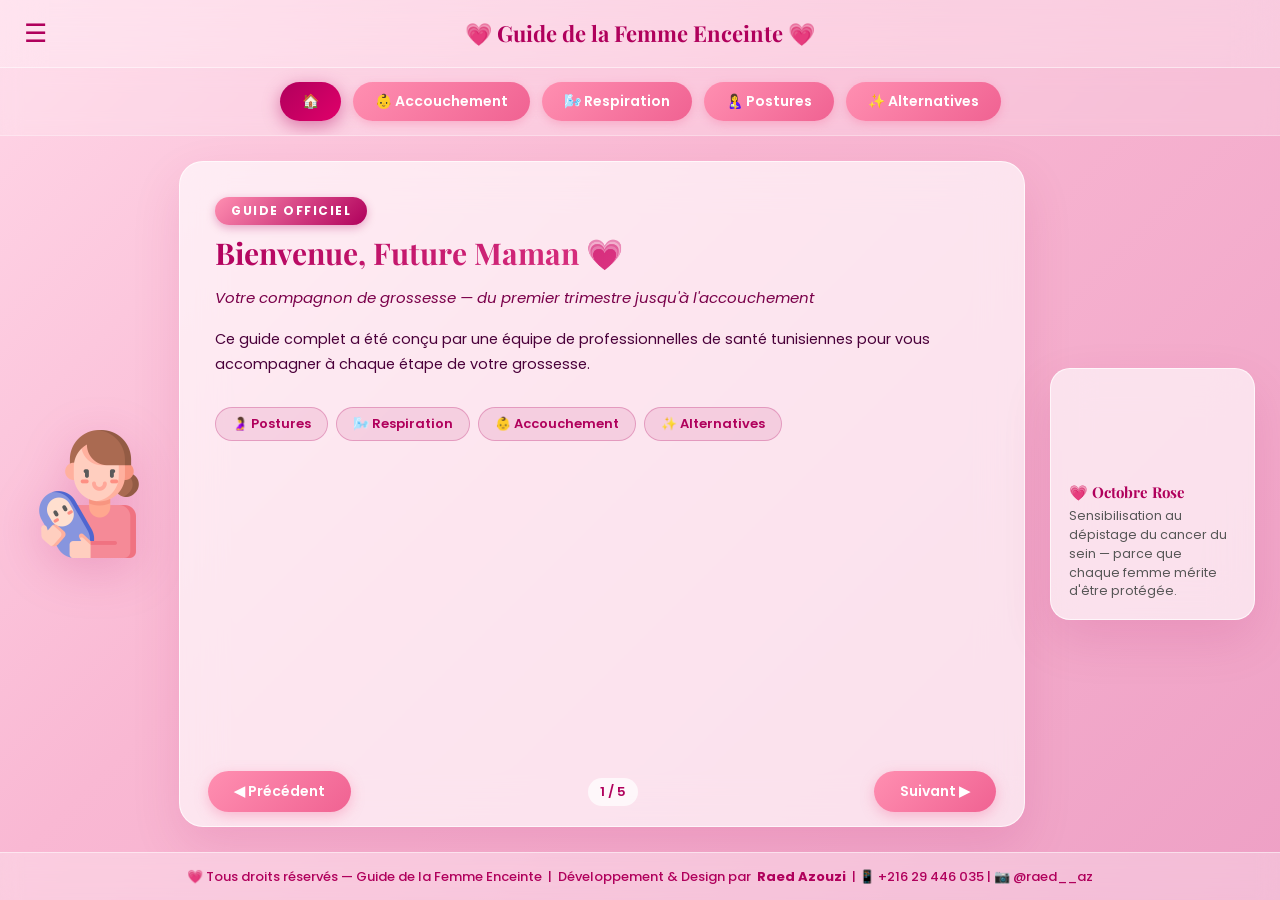
==== commit d812d683: "Add files via upload" ====
--- a/main.html
+++ b/main.html
@@ -1,13 +1,17 @@
 <!DOCTYPE html>
 <html lang="fr" dir="ltr">
+
 <head>
     <meta charset="UTF-8">
     <meta name="viewport" content="width=device-width, initial-scale=1.0, maximum-scale=5.0">
     <meta name="theme-color" content="#f7a8c4">
     <title data-i18n="pageTitle">Guide de la Femme Enceinte</title>
-    <link href="https://fonts.googleapis.com/css2?family=Playfair+Display:ital,wght@0,400;0,700;1,400&family=Poppins:wght@300;400;500;600;700&display=swap" rel="stylesheet">
+    <link
+        href="https://fonts.googleapis.com/css2?family=Playfair+Display:ital,wght@0,400;0,700;1,400&family=Poppins:wght@300;400;500;600;700&display=swap"
+        rel="stylesheet">
     <link rel="stylesheet" href="style.css">
 </head>
+
 <body>
 
     <div class="menu-overlay" id="menuOverlay" onclick="toggleMenu()"></div>
@@ -16,19 +20,21 @@
         <button class="menu-btn" onclick="toggleMenu()" aria-label="Menu">☰</button>
         <h1 data-i18n="header">💗 Guide de la Femme Enceinte 💗</h1>
     </header>
-    
 
     <div class="side-menu" id="sideMenu" role="dialog" aria-modal="true">
         <div class="menu-header">
             <h2 data-i18n="sideSettings">Paramètres</h2>
             <span onclick="toggleMenu()" role="button" style="cursor:pointer;font-size:20px;padding:5px;">✕</span>
         </div>
-        <ul id="ul-bil"><li class="nav-bilan-btn" onclick="window.location.href='bilan.html'" data-i18n="navBilan">📋 Bilan Santé</li></ul>
+
+        <ul id="ul-bil">
+            <li class="nav-bilan-btn" onclick="window.location.href='bilan.html'" data-i18n="navBilan">📋 Bilan Santé
+            </li>
+        </ul>
         <div class="menu-section">
             <h3 data-i18n="sideMode">Affichage</h3>
             <button onclick="toggleDarkMode()" data-i18n="sideDark">🌙 Mode sombre</button>
         </div>
-
         <div class="menu-section">
             <h3 data-i18n="sideLang">Langue</h3>
             <select id="langSelect" onchange="changeLang(this.value)">
@@ -37,63 +43,67 @@
                 <option value="ar">🇹🇳 العربية</option>
             </select>
         </div>
-
         <div class="menu-section">
             <h3 data-i18n="sideAbout">À propos</h3>
-            <p class="about-text" data-i18n="aboutText">Ce guide a été développé par une équipe de professionnelles de santé tunisiennes dédiées au bien-être de la femme enceinte.</p>
+            <p class="about-text" data-i18n="aboutText">Ce guide a été développé par une équipe de professionnelles de
+                santé tunisiennes dédiées au bien-être de la femme enceinte.</p>
         </div>
-
         <div class="menu-section">
-            <h3 data-i18n="sideContact">Notre équipe</h3>
+            <h3 data-i18n="sideCredit">Crédits</h3>
+            <div class="credit-card">
+                <h4>👨‍💼 Raed Azouzi</h4>
+                <p>📞 +216 29 446 035</p>
+                <p>📱 <a href="https://instagram.com/raed__az" target="_blank">@raed__az</a></p>
+                <p data-i18n="creditRole">Développement & Design</p>
+            </div>
+        </div>
+        <div class="menu-section">
+            <h3 data-i18n="sideContact">Notre équipe médicale</h3>
             <div class="contact-card">
                 <h4>👩‍⚕️ Rayen Azouzi</h4>
-                <p>📧 azaouzirayen21@gmail.com</p>
                 <p>📞 +216 93 702 569</p>
                 <p>📍 <span data-i18n="cityTunis">Tunis</span>, <span data-i18n="countryTunisia">Tunisie</span></p>
             </div>
             <div class="contact-card">
                 <h4>👩‍⚕️ Oumayma Bel Haj</h4>
-                <p>📧 oumaimabelhaj831@gmail.com</p>
                 <p>📞 +216 22 462 779</p>
                 <p>📍 <span data-i18n="citySousse">Sousse</span>, <span data-i18n="countryTunisia">Tunisie</span></p>
             </div>
             <div class="contact-card">
                 <h4>👩‍⚕️ Manel Maati</h4>
-                <p>📧 manel@gmail.com</p>
                 <p>📞 +216 26 287 662</p>
                 <p>📍 <span data-i18n="citySfax">Sfax</span>, <span data-i18n="countryTunisia">Tunisie</span></p>
             </div>
             <div class="contact-card">
                 <h4>👩‍⚕️ Israa Louhichi</h4>
-                <p>📧 israa@gmail.com</p>
                 <p>📞 +216 95 185 274</p>
-                <p>📍 <span data-i18n="cityMonastir">Monastir</span>, <span data-i18n="countryTunisia">Tunisie</span></p>
+                <p>📍 <span data-i18n="cityMonastir">Monastir</span>, <span data-i18n="countryTunisia">Tunisie</span>
+                </p>
             </div>
             <div class="contact-card">
                 <h4>👩‍⚕️ Mariem Aridhi</h4>
-                <p>📧 mariem@gmail.com</p>
                 <p>📞 +216 20 555 273</p>
-                <p>📍 <span data-i18n="cityMonastir">Monastir</span>, <span data-i18n="countryTunisia">Tunisie</span></p>
+                <p>📍 <span data-i18n="cityMonastir">Monastir</span>, <span data-i18n="countryTunisia">Tunisie</span>
+                </p>
             </div>
         </div>
-
         <div class="menu-section">
-            <p class="about-text" style="font-size:11px;color:#888;" data-i18n="disclaimer">⚠️ Ce guide est à titre informatif. Consultez toujours votre médecin ou sage-femme pour un suivi personnalisé.</p>
+            <p class="about-text" style="font-size:11px;color:#888;" data-i18n="disclaimer">⚠️ Ce guide est à titre
+                informatif. Consultez toujours votre médecin ou sage-femme pour un suivi personnalisé.</p>
         </div>
     </div>
 
     <nav role="navigation">
         <ul>
-            <li class="active" data-section="accueil" data-i18n="navHome">🏠 Accueil</li>
-            <li data-section="travail" data-i18n="navWork">💪 Travail</li>
+            <li class="active" data-section="accueil" data-i18n="navHome">🏠</li>
+            <li data-section="accouchement" data-i18n="navBirth">👶 Accouchement</li>
             <li data-section="respiration" data-i18n="navBreathing">🌬️ Respiration</li>
-            <li data-section="mouvement" data-i18n="navPostures">🤱 Postures</li>
-
+            <li data-section="postures" data-i18n="navPostures">🤱 Postures</li>
+            <li data-section="alternatives" data-i18n="navAlternatives">✨ Alternatives</li>
         </ul>
     </nav>
 
     <main>
-
         <div class="left" aria-hidden="true">
             <img src="mere.png" alt="">
         </div>
@@ -103,68 +113,91 @@
             <!-- ═══════ ACCUEIL ═══════ -->
             <div class="slider-section active" id="accueil">
                 <div class="slider">
-
                     <div class="slide active">
                         <div class="slide-inner welcome-slide">
                             <div class="welcome-badge" data-i18n="welcomeBadge">Guide Officiel</div>
                             <h2 class="welcome-title" data-i18n="slide_accueil_0_title">Bienvenue, Future Maman 💗</h2>
-                            <p class="welcome-subtitle" data-i18n="slide_accueil_0_sub">Votre compagnon de grossesse — du premier trimestre jusqu'à l'accouchement</p>
-                            <p class="welcome-body" data-i18n="slide_accueil_0_body">Ce guide complet a été conçu par une équipe de professionnelles de santé tunisiennes pour vous accompagner à chaque étape de votre grossesse. Vous y trouverez des conseils pratiques sur la nutrition, les postures adaptées, les techniques de respiration et les exercices doux.</p>
+                            <p class="welcome-subtitle" data-i18n="slide_accueil_0_sub">Votre compagnon de grossesse —
+                                du premier trimestre jusqu'à l'accouchement</p>
+                            <p class="welcome-body" data-i18n="slide_accueil_0_body">Ce guide complet a été conçu par
+                                une équipe de professionnelles de santé tunisiennes pour vous accompagner à chaque étape
+                                de votre grossesse.</p>
                             <div class="welcome-features">
-                                <div class="feature-chip" data-i18n="feat1">🤰 Postures</div>
-                                <div class="feature-chip" data-i18n="feat2">🌬️ Respiration</div>
-                                <div class="feature-chip" data-i18n="feat3">💪 Exercices</div>
-                                <div class="feature-chip" data-i18n="feat4">💡 Conseils</div>
+                                <div class="feature-chip chip-bounce" data-i18n="feat1">🤰 Postures</div>
+                                <div class="feature-chip chip-bounce" data-i18n="feat2">🌬️ Respiration</div>
+                                <div class="feature-chip chip-bounce" data-i18n="feat3">👶 Accouchement</div>
+                                <div class="feature-chip chip-bounce" data-i18n="feat4">✨ Alternatives</div>
                             </div>
                         </div>
                     </div>
-
-                    <div class="slide">
-                        <div class="slide-inner">
-                            <h2 data-i18n="slide_accueil_1_title">📖 Comment utiliser ce guide ?</h2>
-                            <p data-i18n="slide_accueil_1_body">Ce guide est organisé en quatre sections accessibles depuis le menu de navigation. Chaque section propose des fiches pratiques illustrées avec des informations médicales vérifiées.</p>
-                            <div class="info-cards">
-                                <div class="info-card">
-                                    <span class="info-icon">🏠</span>
-                                    <strong data-i18n="navHome">Accueil</strong>
-                                    <p data-i18n="infoCardHome">Introduction &amp; bien-être général</p>
-                                </div>
-                                <div class="info-card">
-                                    <span class="info-icon">💪</span>
-                                    <strong data-i18n="navWork">Travail</strong>
-                                    <p data-i18n="infoCardWork">Exercices doux &amp; gestion de l'énergie</p>
-                                </div>
-                                <div class="info-card">
-                                    <span class="info-icon">🌬️</span>
-                                    <strong data-i18n="navBreathing">Respiration</strong>
-                                    <p data-i18n="infoCardBreath">Techniques de détente &amp; préparation</p>
-                                </div>
-                                <div class="info-card">
-                                    <span class="info-icon">🤱</span>
-                                    <strong data-i18n="navPostures">Postures</strong>
-                                    <p data-i18n="infoCardPost">Soulager le dos &amp; préparer l'accouchement</p>
+                    <div class="slide">
+                        <div class="slide-inner">
+                            <h2 data-i18n="slide_accueil_1_title">🌸 Messages Essentiels</h2>
+                            <div class="messages-grid">
+                                <div class="message-card card-slide-up">
+                                    <div class="message-icon">🌸</div>
+                                    <h3 data-i18n="msg_title_1">Ton corps est fait pour accoucher</h3>
+                                    <p data-i18n="msg_body_1">L'accouchement est un processus naturel. Le corps produit
+                                        des hormones qui aident les contractions et diminuent la douleur. Fais confiance
+                                        à ton corps.</p>
+                                </div>
+                                <div class="message-card card-slide-up">
+                                    <div class="message-icon">🌸</div>
+                                    <h3 data-i18n="msg_title_2">La douleur a un rôle</h3>
+                                    <p data-i18n="msg_body_2">La douleur pendant le travail est normale. Chaque
+                                        contraction aide le col à s'ouvrir et le bébé à descendre. Cela permet à la
+                                        maman de se reposer entre les contractions.</p>
+                                </div>
+                                <div class="message-card card-slide-up">
+                                    <div class="message-icon">🌸</div>
+                                    <h3 data-i18n="msg_title_3">La respiration aide beaucoup</h3>
+                                    <p data-i18n="msg_body_3">Respirer calmement et profondément diminue le stress, aide
+                                        à supporter la douleur et améliore l'oxygène pour la maman et le bébé.</p>
+                                </div>
+                                <div class="message-card card-slide-up">
+                                    <div class="message-icon">🌸</div>
+                                    <h3 data-i18n="msg_title_4">Rester calme aide le travail</h3>
+                                    <p data-i18n="msg_body_4">Le stress peut ralentir les contractions. Un environnement
+                                        calme et rassurant aide le corps à mieux travailler. Se sentir soutenue est très
+                                        important.</p>
+                                </div>
+                                <div class="message-card card-slide-up">
+                                    <div class="message-icon">🌸</div>
+                                    <h3 data-i18n="msg_title_5">Chaque accouchement est différent</h3>
+                                    <p data-i18n="msg_body_5">Chaque femme est unique. Chaque bébé est différent.
+                                        L'important est d'être informée, soutenue et confiante.</p>
+                                </div>
+                                <div class="message-card card-slide-up">
+                                    <div class="message-icon">💪</div>
+                                    <h3 data-i18n="msg_title_6">Femme bien informée</h3>
+                                    <p data-i18n="msg_body_6">Une femme bien informée a moins peur, se sent plus forte
+                                        et vit une expérience plus positive.</p>
                                 </div>
                             </div>
                         </div>
                     </div>
-
                     <div class="slide">
                         <div class="slide-inner">
                             <h2 data-i18n="slide_accueil_2_title">🌱 Votre corps pendant la grossesse</h2>
-                            <p data-i18n="slide_accueil_2_body">Pendant la grossesse, votre corps vit une transformation physiologique exceptionnelle. Comprendre ces changements vous permet de mieux les appréhender et d'adopter les bons réflexes.</p>
-                            <ul class="styled-list">
-                                <li data-i18n="bodyPoint1">🔸 <strong>1er trimestre :</strong> Fatigue intense, nausées, adaptation hormonale</li>
-                                <li data-i18n="bodyPoint2">🔸 <strong>2e trimestre :</strong> Retour d'énergie, croissance du ventre, premiers mouvements</li>
-                                <li data-i18n="bodyPoint3">🔸 <strong>3e trimestre :</strong> Préparation à l'accouchement, gestion du poids et de la posture</li>
-                                <li data-i18n="bodyPoint4">🔸 <strong>En continu :</strong> Hydrater, se reposer, consulter votre équipe soignante régulièrement</li>
-                            </ul>
-                        </div>
-                    </div>
-
-                    <div class="slide">
-                        <div class="slide-inner">
-                            <h2 data-i18n="slide_accueil_3_title">🥗 Nutrition &amp; Bien-être</h2>
-                            <p data-i18n="slide_accueil_3_body">Une alimentation équilibrée est le pilier d'une grossesse saine. Privilégiez des apports riches en acide folique, fer, calcium et oméga-3, essentiels au développement optimal de votre bébé.</p>
+                            <p data-i18n="slide_accueil_2_body">Pendant la grossesse, votre corps vit une transformation
+                                physiologique exceptionnelle.</p>
+                            <ul class="styled-list">
+                                <li data-i18n="bodyPoint1">🔸 1er trimestre : Fatigue intense, nausées, adaptation
+                                    hormonale</li>
+                                <li data-i18n="bodyPoint2">🔸 2e trimestre : Retour d'énergie, croissance du ventre,
+                                    premiers mouvements</li>
+                                <li data-i18n="bodyPoint3">🔸 3e trimestre : Préparation à l'accouchement, gestion du
+                                    poids et de la posture</li>
+                                <li data-i18n="bodyPoint4">🔸 En continu : Hydrater, se reposer, consulter votre équipe
+                                    soignante régulièrement</li>
+                            </ul>
+                        </div>
+                    </div>
+                    <div class="slide">
+                        <div class="slide-inner">
+                            <h2 data-i18n="slide_accueil_3_title">🥗 Nutrition & Bien-être</h2>
+                            <p data-i18n="slide_accueil_3_body">Une alimentation équilibrée est le pilier d'une
+                                grossesse saine.</p>
                             <ul class="styled-list">
                                 <li data-i18n="nutri1">🥦 Légumes verts, légumineuses et fruits frais chaque jour</li>
                                 <li data-i18n="nutri2">🐟 Poissons gras (sardines, saumon) 2 fois par semaine</li>
@@ -174,21 +207,23 @@
                             </ul>
                         </div>
                     </div>
-
-                    <div class="slide">
-                        <div class="slide-inner">
-                            <h2 data-i18n="slide_accueil_4_title">💆‍♀️ Santé mentale &amp; Soutien émotionnel</h2>
-                            <p data-i18n="slide_accueil_4_body">Votre bien-être émotionnel est tout aussi important que votre santé physique. La grossesse peut s'accompagner de doutes, d'angoisses ou de bouleversements affectifs — c'est tout à fait normal.</p>
-                            <ul class="styled-list">
-                                <li data-i18n="mental1">💬 Parlez de vos émotions à votre entourage ou à un professionnel</li>
+                    <div class="slide">
+                        <div class="slide-inner">
+                            <h2 data-i18n="slide_accueil_4_title">💆‍♀️ Santé mentale & Soutien émotionnel</h2>
+                            <p data-i18n="slide_accueil_4_body">Votre bien-être émotionnel est tout aussi important que
+                                votre santé physique.</p>
+                            <ul class="styled-list">
+                                <li data-i18n="mental1">💬 Parlez de vos émotions à votre entourage ou à un
+                                    professionnel</li>
                                 <li data-i18n="mental2">🧘 Pratiquez la méditation et la relaxation guidée</li>
-                                <li data-i18n="mental3">📖 Tenez un journal de grossesse pour exprimer vos ressentis</li>
+                                <li data-i18n="mental3">📖 Tenez un journal de grossesse pour exprimer vos ressentis
+                                </li>
                                 <li data-i18n="mental4">🤝 Rejoignez des groupes de soutien pour futures mamans</li>
-                                <li data-i18n="mental5">🌙 Accordez-vous des moments de repos et de plaisir chaque jour</li>
-                            </ul>
-                        </div>
-                    </div>
-
+                                <li data-i18n="mental5">🌙 Accordez-vous des moments de repos et de plaisir chaque jour
+                                </li>
+                            </ul>
+                        </div>
+                    </div>
                     <div class="controls">
                         <button id="prev-accueil" data-i18n="btnPrev">◀ Précédent</button>
                         <span class="slide-counter" id="counter-accueil">1 / 5</span>
@@ -197,55 +232,69 @@
                 </div>
             </div>
 
-            <!-- ═══════ TRAVAIL ═══════ -->
-            <div class="slider-section" id="travail">
+            <!-- ═══════ ACCOUCHEMENT ═══════ -->
+            <div class="slider-section" id="accouchement">
                 <div class="slider">
-
                     <div class="slide active">
-                        <div class="slide-inner">
-                            <h2 data-i18n="slide_travail_0_title">💪 Rester active pendant la grossesse</h2>
-                            <p data-i18n="slide_travail_0_body">L'activité physique modérée est recommandée tout au long d'une grossesse sans complications. Elle améliore la circulation sanguine, réduit les douleurs dorsales, favorise un meilleur sommeil et prépare votre corps à l'accouchement.</p>
-                            <ul class="styled-list">
-                                <li data-i18n="work1">🚶 Marche quotidienne de 30 minutes à un rythme modéré</li>
-                                <li data-i18n="work2">🏊 Aquagym ou natation douce, idéale pour décharger le poids</li>
-                                <li data-i18n="work3">🧘 Yoga prénatal et étirements adaptés</li>
-                                <li data-i18n="work4">🚴 Vélo stationnaire en début de grossesse</li>
-                            </ul>
-                        </div>
-                    </div>
-
-                    <div class="slide">
-                        <div class="slide-inner">
-                            <h2 data-i18n="slide_travail_1_title">😴 Gérer la fatigue au quotidien</h2>
-                            <p data-i18n="slide_travail_1_body">La fatigue est l'un des symptômes les plus fréquents de la grossesse, particulièrement aux 1er et 3e trimestres. Elle résulte des transformations hormonales et de l'augmentation du volume sanguin.</p>
-                            <ul class="styled-list">
-                                <li data-i18n="fatigue1">🛌 Accordez-vous des siestes courtes (20-30 min) en journée</li>
-                                <li data-i18n="fatigue2">📅 Planifiez vos activités importantes en matinée</li>
-                                <li data-i18n="fatigue3">🙋 N'hésitez pas à déléguer et à accepter de l'aide</li>
-                                <li data-i18n="fatigue4">🥗 Évitez les repas lourds qui accentuent la somnolence</li>
-                                <li data-i18n="fatigue5">🌙 Maintenez un rythme de sommeil régulier</li>
-                            </ul>
-                        </div>
-                    </div>
-
-                    <div class="slide">
-                        <div class="slide-inner">
-                            <h2 data-i18n="slide_travail_2_title">⚠️ Exercices à éviter</h2>
-                            <p data-i18n="slide_travail_2_body">Certains exercices sont contre-indiqués durant la grossesse. Consultez toujours votre médecin avant de commencer un programme sportif.</p>
-                            <ul class="styled-list">
-                                <li data-i18n="avoid1">🚫 Sports de contact ou à risque de chutes</li>
-                                <li data-i18n="avoid2">🚫 Exercices en décubitus dorsal après le 1er trimestre</li>
-                                <li data-i18n="avoid3">🚫 Efforts intenses en altitude ou en chaleur excessive</li>
-                                <li data-i18n="avoid4">🚫 Musculation avec charges lourdes</li>
-                                <li data-i18n="avoid5">✅ En cas de doute : marche, natation et yoga restent les meilleures options</li>
+                        <div class="slide-inner welcome-slide">
+                            <div class="welcome-badge" data-i18n="birthBadge">Préparation à l'accouchement</div>
+                            <h2 class="welcome-title" data-i18n="slide_birth_0_title">👶 C'est quoi un accouchement
+                                physiologique ?</h2>
+                            <p class="welcome-body" data-i18n="slide_birth_0_body">Un accouchement physiologique est un
+                                accouchement qui se déroule naturellement, sans intervention médicale systématique (pas
+                                de déclenchement artificiel, pas de péridurale obligatoire, pas d'épisiotomie
+                                systématique…), sauf si une complication apparaît. Le corps de la femme est capable
+                                d'accoucher naturellement grâce aux contractions utérines efficaces, à la descente
+                                progressive du bébé et aux hormones naturelles (ocytocine, endorphines). C'est un
+                                processus progressif, instinctif et respecté.</p>
+                            <div style="margin-top:16px;">
+                                <video controls
+                                    style="width:100%;max-width:200px;border-radius:16px;box-shadow:0 10px 30px rgba(0,0,0,0.2);"
+                                    id="vd1">
+                                    <source src="accouchement physiologique .mp4" type="video/mp4">
+                                    <p data-i18n="videoNotSupported">Votre navigateur ne supporte pas la vidéo.</p>
+                                </video>
+                            </div>
+                        </div>
+                    </div>
+                    <div class="slide">
+                        <div class="slide-inner">
+                            <h2 data-i18n="slide_birth_1_title">🌊 Comment décrire le processus ?</h2>
+                            <p data-i18n="slide_birth_1_body">L'accouchement physiologique se déroule en 4 phases
+                                distinctes, chacune avec ses caractéristiques propres.</p>
+                            <ul class="styled-list">
+                                <li><strong data-i18n="birthPhase1">1) Phase de latence :</strong> <span
+                                        data-i18n="birthPhase1Desc">Contractions irrégulières, dilatation lente (0–3
+                                        cm). La femme peut encore parler, marcher.</span></li>
+                                <li><strong data-i18n="birthPhase2">2) Phase active du travail :</strong> <span
+                                        data-i18n="birthPhase2Desc">Contractions régulières, plus intenses. Dilatation
+                                        4–10 cm. Descente du bébé.</span></li>
+                                <li><strong data-i18n="birthPhase3">3) Expulsion :</strong> <span
+                                        data-i18n="birthPhase3Desc">Envie de pousser, sortie du bébé.</span></li>
+                                <li><strong data-i18n="birthPhase4">4) Délivrance :</strong> <span
+                                        data-i18n="birthPhase4Desc">Expulsion du placenta.</span></li>
+                            </ul>
+                        </div>
+                    </div>
+                    <div class="slide">
+                        <div class="slide-inner">
+                            <h2 data-i18n="slide_birth_2_title">🤝 Rôle du soutien pendant l'accouchement</h2>
+                            <p data-i18n="slide_birth_2_body">Avoir une personne de confiance à vos côtés peut
+                                transformer votre expérience d'accouchement.</p>
+                            <ul class="styled-list">
+                                <li data-i18n="support1">✓ Offrir un soutien émotionnel et physique constant</li>
+                                <li data-i18n="support2">✓ Vous rappeler vos techniques de respiration</li>
+                                <li data-i18n="support3">✓ Vous aider à trouver les positions les plus confortables</li>
+                                <li data-i18n="support4">✓ Vous hydrater et vous encourager</li>
+                                <li data-i18n="support5">✓ Communiquer avec l'équipe médicale en votre nom</li>
                             </ul>
                         </div>
                     </div>
 
                     <div class="controls">
-                        <button id="prev-travail" data-i18n="btnPrev">◀ Précédent</button>
-                        <span class="slide-counter" id="counter-travail">1 / 3</span>
-                        <button id="next-travail" data-i18n="btnNext">Suivant ▶</button>
+                        <button id="prev-accouchement" data-i18n="btnPrev">◀ Précédent</button>
+                        <span class="slide-counter" id="counter-accouchement">1 / 4</span>
+                        <button id="next-accouchement" data-i18n="btnNext">Suivant ▶</button>
                     </div>
                 </div>
             </div>
@@ -253,171 +302,504 @@
             <!-- ═══════ RESPIRATION ═══════ -->
             <div class="slider-section" id="respiration">
                 <div class="slider">
-
                     <div class="slide active">
-                        <div class="slide-inner">
-                            <h2 data-i18n="slide_resp_0_title">🌬️ Pourquoi bien respirer ?</h2>
-                            <p data-i18n="slide_resp_0_body">La respiration consciente est un outil fondamental pendant la grossesse et l'accouchement. Elle permet d'oxygéner efficacement le sang, de réduire le stress et de gérer la douleur lors des contractions.</p>
-                            <ul class="styled-list">
-                                <li data-i18n="breath1">💓 Améliore l'oxygénation du fœtus</li>
-                                <li data-i18n="breath2">🧠 Réduit l'anxiété et régule le système nerveux</li>
-                                <li data-i18n="breath3">💪 Renforce le diaphragme et le plancher pelvien</li>
-                                <li data-i18n="breath4">😌 Favorise la détente profonde et un meilleur sommeil</li>
-                            </ul>
-                        </div>
-                    </div>
-
-                    <div class="slide">
-                        <div class="slide-inner">
-                            <h2 data-i18n="slide_resp_1_title">🫁 Respiration abdominale profonde</h2>
-                            <p data-i18n="slide_resp_1_body">La technique de base recommandée pendant la grossesse. Elle mobilise pleinement le diaphragme et optimise les échanges gazeux.</p>
-                            <ul class="styled-list">
-                                <li data-i18n="abdo1">1️⃣ Installez-vous confortablement, une main sur le ventre</li>
-                                <li data-i18n="abdo2">2️⃣ Inspirez lentement par le nez en 4 secondes — ventre qui se soulève</li>
-                                <li data-i18n="abdo3">3️⃣ Retenez votre souffle 1 à 2 secondes</li>
-                                <li data-i18n="abdo4">4️⃣ Expirez doucement par la bouche en 6 secondes</li>
-                                <li data-i18n="abdo5">🔁 Répétez 5 à 10 fois, 2 à 3 fois par jour</li>
-                            </ul>
-                        </div>
-                    </div>
-
-                    <div class="slide">
-                        <div class="slide-inner">
-                            <h2 data-i18n="slide_resp_2_title">🌊 Respiration pour l'accouchement</h2>
-                            <p data-i18n="slide_resp_2_body">Maîtriser sa respiration est l'une des clés d'un accouchement plus serein. Ces techniques permettent de gérer les contractions et de conserver son énergie.</p>
-                            <ul class="styled-list">
-                                <li data-i18n="birth1">🔵 <strong data-i18n="birthPhase1">Phase de dilatation :</strong> <span data-i18n="birthPhase1Text">Respirations lentes et profondes entre les contractions</span></li>
-                                <li data-i18n="birth2">🟡 <strong data-i18n="birthPhase2">Pendant la contraction :</strong> <span data-i18n="birthPhase2Text">Expiration longue et contrôlée — ne bloquez pas votre souffle</span></li>
-                                <li data-i18n="birth3">🟢 <strong data-i18n="birthPhase3">Phase d'expulsion :</strong> <span data-i18n="birthPhase3Text">Poussées guidées par votre sage-femme, coordonnées à votre souffle</span></li>
-                            </ul>
-                        </div>
-                    </div>
-
+                        <div class="slide-inner welcome-slide">
+                            <div class="welcome-badge" data-i18n="breathBadge">Gestion du souffle</div>
+                            <h2 class="welcome-title" data-i18n="slide_resp_0_title">🌷 Bienvenue dans ton espace
+                                respiration</h2>
+                            <p class="welcome-body" data-i18n="slide_resp_0_body">Prends un instant pour toi… La
+                                respiration est ton alliée tout au long de la grossesse et le jour de la naissance. À
+                                chaque souffle, tu offres à ton bébé calme, oxygène et sécurité. Respire… ton corps sait
+                                faire. Inspire la sérénité, expire les doutes… 🤍</p>
+                            <div class="welcome-features">
+                                <div class="feature-chip chip-bounce" data-i18n="breath1">💓 Oxygénation du fœtus</div>
+                                <div class="feature-chip chip-bounce" data-i18n="breath2">🧠 Réduit l'anxiété</div>
+                                <div class="feature-chip chip-bounce" data-i18n="breath3">💪 Renforce le diaphragme
+                                </div>
+                                <div class="feature-chip chip-bounce" data-i18n="breath4">😌 Favorise la détente</div>
+                            </div>
+                        </div>
+                    </div>
+                    <div class="slide">
+                        <div class="slide-inner">
+                            <h2 data-i18n="slide_resp_1_title">🫁 Techniques de respiration pendant la grossesse</h2>
+                            <p data-i18n="slide_resp_1_body">Pratiquez ces techniques facilement à la maison, à tout
+                                moment de la journée.</p>
+                            <ul class="styled-list">
+                                <li data-i18n="abdo1"><strong>1. Respiration abdominale :</strong> Main sur le ventre.
+                                    Inspirez par le nez (ventre se gonfle), expirez par la bouche. Améliore
+                                    l'oxygénation, favorise la relaxation, diminue le stress.</li>
+                                <li data-i18n="abdo2"><strong>2. Respiration lente et profonde :</strong> Inspirez
+                                    calmement par le nez, expirez doucement par la bouche. Gardez un rythme calme.
+                                    Apaise le corps, améliore la circulation, favorise le sommeil.</li>
+                                <li data-i18n="abdo3"><strong>3. Cohérence cardiaque :</strong> Inspirez 5 secondes,
+                                    expirez 5 secondes. Continuez 5 minutes. Réduit le stress, favorise l'équilibre
+                                    émotionnel.</li>
+                                <li data-i18n="abdo4"><strong>4. Respiration soufflée :</strong> Inspirez profondément,
+                                    expirez comme si vous souffliez dans une paille. Aide à relâcher les tensions,
+                                    prépare le travail.</li>
+                                <li data-i18n="abdo5"><strong>5. Respiration naturelle / instinctive :</strong> Respirez
+                                    normalement, laissez votre corps guider. Favorise la détente, prépare à
+                                    l'accouchement, réduit la fatigue.</li>
+                            </ul>
+                        </div>
+                    </div>
+                    <div class="slide">
+                        <div class="slide-inner">
+                            <h2 data-i18n="slide_resp_2_title">🌸 Respiration pendant la phase active du travail</h2>
+                            <p data-i18n="slide_resp_2_body">Pendant le travail, votre col se dilate et les contractions
+                                deviennent plus intenses. La respiration devient votre outil principal pour gérer la
+                                douleur.</p>
+                            <ul class="styled-list">
+                                <li data-i18n="birth1"><strong>🔵 Phase latente (0–4 cm) :</strong> Respiration lente et
+                                    profonde. Inspirez par le nez, expirez par la bouche. Rythme régulier et détendu.
+                                    Apaise le corps, réduit la tension musculaire.</li>
+                                <li data-i18n="birth2"><strong>🟡 Respiration Lamaze (4–10 cm) :</strong> Inspirez
+                                    doucement par le nez, expirez par la bouche en souffle long et contrôlé. Visualisez
+                                    votre corps détendu. Diminue la perception de la douleur.</li>
+                                <li data-i18n="birth3"><strong>🟢 Panting léger :</strong> Inspirez naturellement,
+                                    expirez rapidement et doucement. Utilisé si la contraction est très intense ou si la
+                                    sage-femme demande de ne pas pousser. Retarde la poussée prématurée.</li>
+                            </ul>
+                        </div>
+                    </div>
+                    <div class="slide">
+                        <div class="slide-inner">
+                            <h2 data-i18n="slide_resp_3_title">🌊 Respiration pendant l'expulsion</h2>
+                            <p data-i18n="slide_resp_3_body">Pendant cette phase, la respiration transforme votre effort
+                                en geste contrôlé et sécurisé pour vous et votre bébé.</p>
+                            <ul class="styled-list">
+                                <li data-i18n="expul1"><strong>1. Poussée spontanée (recommandée OMS) :</strong>
+                                    Respirez normalement. Poussez seulement quand vous en ressentez l'envie. Ne retenez
+                                    pas votre souffle trop longtemps. Réduit la fatigue, diminue le risque de déchirures
+                                    du périnée.</li>
+                                <li data-i18n="expul2"><strong>2. Poussée expiratoire (respiration dirigée) :</strong>
+                                    Inspirez profondément par le nez (ventre puis poitrine), expirez lentement par la
+                                    bouche avec un son « F » ou « S ». Aide le bébé à descendre, protège le périnée.
+                                </li>
+                                <li data-i18n="expul3"><strong>3. Respiration courte rapide (panting) :</strong> Expirez
+                                    rapidement en « pouffant » doucement. Quand le col n'est pas complètement dilaté ou
+                                    sur demande de la sage-femme. Protège le col et le périnée.</li>
+                                <li data-i18n="expul4">💡 <em>Conseil : Ne forcez jamais. Créez un rituel quotidien de
+                                        respiration. Adaptez selon votre ressenti et votre trimestre.</em></li>
+                            </ul>
+                        </div>
+                    </div>
                     <div class="controls">
                         <button id="prev-respiration" data-i18n="btnPrev">◀ Précédent</button>
-                        <span class="slide-counter" id="counter-respiration">1 / 3</span>
+                        <span class="slide-counter" id="counter-respiration">1 / 4</span>
                         <button id="next-respiration" data-i18n="btnNext">Suivant ▶</button>
                     </div>
                 </div>
             </div>
 
             <!-- ═══════ POSTURES ═══════ -->
-            <div class="slider-section" id="mouvement">
+            <div class="slider-section" id="postures">
                 <div class="slider">
-
                     <div class="slide active">
                         <div class="slide-inner welcome-slide">
                             <div class="welcome-badge" data-i18n="posturesBadge">Kinésithérapie prénatale</div>
                             <h2 class="welcome-title" data-i18n="slide_pos_0_title">🤱 Chère future maman</h2>
-                            <p class="welcome-body" data-i18n="slide_pos_0_body">Ton corps vit une transformation extraordinaire. Avec la croissance de ton ventre, ta posture change et certaines tensions apparaissent au niveau du dos, du bassin ou des jambes.</p>
-                            <p class="welcome-body" style="margin-top:10px;" data-i18n="slide_pos_0_body2">Les postures présentées ci-après ont été sélectionnées par notre équipe de kinésithérapeutes prénatales pour t'aider à soulager les douleurs, favoriser la mobilité du bassin et préparer ton corps à l'accouchement.</p>
-                        </div>
-                    </div>
-
+                            <p class="welcome-body" data-i18n="slide_pos_0_body">Ton corps vit une transformation
+                                extraordinaire. Avec la croissance de ton ventre, ta posture change et certaines
+                                tensions peuvent apparaître au niveau du dos, du bassin ou des jambes.</p>
+                            <p class="welcome-body" style="margin-top:10px;" data-i18n="slide_pos_0_body2">Ces
+                                inconforts sont fréquents pendant la grossesse. Grâce à des postures douces et adaptées,
+                                tu peux soulager ces douleurs, te détendre et préparer ton corps à l’accouchement.
+                                <br> Voici quelques postures simples et efficaces à pratiquer pendant la grossesse.
+                            </p>
+                        </div>
+                    </div>
                     <div class="slide">
                         <div class="slide-inner">
                             <h2 data-i18n="slide_pos_1_title">🌿 Décubitus Latéral Gauche (DLG)</h2>
-                            <p data-i18n="slide_pos_1_desc">Position allongée sur le côté gauche, coussins de soutien sous le ventre et entre les genoux.</p>
+                            <p data-i18n="slide_pos_1_desc">Position allongée sur le côté gauche, avec des coussins pour
+                                soutenir le corps.</p>
                             <div class="img-box">
                                 <img src="Décubitus Latéral Gauche.jpeg" alt="Décubitus latéral gauche">
                                 <div class="benefits-block">
                                     <strong class="benefits-title" data-i18n="benefitsTitle">🔹 Bienfaits</strong>
                                     <ul>
-                                        <li data-i18n="dlg1">✔️ Optimise la circulation utéro-placentaire</li>
+                                        <li data-i18n="dlg1">✔️ Améliore la circulation utéro-placentaire</li>
                                         <li data-i18n="dlg2">✔️ Favorise l'oxygénation du fœtus</li>
-                                        <li data-i18n="dlg3">✔️ Réduit les œdèmes des membres inférieurs</li>
-                                        <li data-i18n="dlg4">✔️ Soulage les lombalgies chroniques</li>
-                                        <li data-i18n="dlg5">✔️ Induit une relaxation profonde</li>
+                                        <li data-i18n="dlg3">✔️ Diminue les œdèmes des membres inférieurs</li>
+                                        <li data-i18n="dlg4">✔️ Soulage les lombalgies</li>
+                                        <li data-i18n="dlg5">✔️ Favorise la relaxation</li>
                                     </ul>
+                                    <details>
+                                        <summary>🔹 Comment s’installer ?</summary>
+
+                                        <p class="posture-tip" data-i18n="dlg_tip">-S'allonger sur le côté gauche <br>-
+                                            coussin sous la tête, entre les genoux, et sous le ventre si nécessaire.</p>
+                                    </details>
                                 </div>
                             </div>
                         </div>
                     </div>
-
-                    <div class="slide">
-                        <div class="slide-inner">
-                            <h2 data-i18n="slide_pos_2_title">🌿 Position accroupie</h2>
-                            <p data-i18n="slide_pos_2_desc">Flexion des genoux avec descente progressive du bassin, dos droit, pieds à plat.</p>
+                    <div class="slide">
+                        <div class="slide-inner">
+                            <h2 data-i18n="slide_pos_2_title">🌸 Position accroupie</h2>
+                            <p data-i18n="slide_pos_2_desc">Fléchir les genoux en descendant le bassin vers le sol, tout
+                                en gardant le dos droit.</p>
                             <div class="img-box">
                                 <img src="Position accroupie.jpeg" alt="Position accroupie">
                                 <div class="benefits-block">
                                     <strong class="benefits-title" data-i18n="benefitsTitle">🔹 Bienfaits</strong>
                                     <ul>
-                                        <li data-i18n="squat1">✔️ Renforce les muscles des membres inférieurs</li>
-                                        <li data-i18n="squat2">✔️ Assouplit le périnée et le plancher pelvien</li>
-                                        <li data-i18n="squat3">✔️ Augmente la mobilité et l'ouverture du bassin</li>
-                                        <li data-i18n="squat4">✔️ Améliore la circulation sanguine</li>
-                                        <li data-i18n="squat5">✔️ Prépare activement à l'expulsion</li>
+                                        <li data-i18n="squat1">✔️ Renforce les muscles des jambes</li>
+                                        <li data-i18n="squat2">✔️ Assouplit le périnée</li>
+                                        <li data-i18n="squat3">✔️ Augmente la mobilité du bassin</li>
+                                        <li data-i18n="squat4">✔️ Améliore la circulation</li>
+                                        <li data-i18n="squat5">✔️ Prépare le bassin à l'accouchement</li>
                                     </ul>
+                                    <details>
+                                        <summary>🔹 Comment s’installer ?</summary>
+                                        <p class="posture-tip" data-i18n="squat_tip">- Écartez les pieds <br>- descendez
+                                            doucement en pliant les genoux <br>- aidez-vous d'un support (chaise, mur ou
+                                            partenaire) <br>- remontez lentement.</p>
+                                    </details>
+
                                 </div>
                             </div>
                         </div>
                     </div>
-
                     <div class="slide">
                         <div class="slide-inner">
                             <h2 data-i18n="slide_pos_3_title">🌿 Position à quatre pattes</h2>
-                            <p data-i18n="slide_pos_3_desc">Appui symétrique sur les mains et les genoux, rachis neutre, regard vers le sol.</p>
+                            <p data-i18n="slide_pos_3_desc">Appui sur les mains et les genoux, le dos droit et le regard
+                                vers le sol.</p>
                             <div class="img-box">
                                 <img src="Position à quatre pattes.jpeg" alt="Position à quatre pattes">
                                 <div class="benefits-block">
                                     <strong class="benefits-title" data-i18n="benefitsTitle">🔹 Bienfaits</strong>
                                     <ul>
-                                        <li data-i18n="qp1">✔️ Soulage efficacement les lombalgies</li>
-                                        <li data-i18n="qp2">✔️ Décharge la pression sur le bassin</li>
+                                        <li data-i18n="qp1">✔️ Soulage les lombalgies</li>
+                                        <li data-i18n="qp2">✔️ Diminue la pression sur le bassin</li>
                                         <li data-i18n="qp3">✔️ Améliore la mobilité pelvienne</li>
-                                        <li data-i18n="qp4">✔️ Encourage la bonne présentation du bébé</li>
-                                        <li data-i18n="qp5">✔️ Diminue les douleurs sciatiques</li>
+                                        <li data-i18n="qp4">✔️ Favorise la bonne position du bébé</li>
+                                        <li data-i18n="qp5">✔️ Réduit les douleurs sciatiques</li>
                                     </ul>
+                                    <details>
+                                        <summary>🔹 Comment s’installer ?</summary>
+                                        <p class="posture-tip" data-i18n="qp_tip">- À genoux sur un tapis <br>- mains
+                                            sous les épaules <br>- genoux sous les hanches <br>- gardez le dos neutre
+                                            <br>- respirez calmement.</p>
+                                    </details>
                                 </div>
                             </div>
                         </div>
                     </div>
-
-                    <div class="slide">
-                        <div class="slide-inner">
-                            <h2 data-i18n="slide_pos_4_title">🌿 Posture de suspension</h2>
-                            <p data-i18n="slide_pos_4_desc">Debout, légère inclinaison vers l'avant avec appui sur un support stable (mur, barre, rebozo).</p>
+                    <div class="slide">
+                        <div class="slide-inner">
+                            <h2 data-i18n="slide_pos_4_title">🌸 Posture de suspension</h2>
+                            <p data-i18n="slide_pos_4_desc">Debout en se penchant légèrement vers l'avant, en se tenant
+                                à un support (mur, chaise, partenaire ou écharpe type rebozo).</p>
                             <div class="img-box">
                                 <img src="Posture de suspension.jpeg" alt="Posture de suspension">
                                 <div class="benefits-block">
                                     <strong class="benefits-title" data-i18n="benefitsTitle">🔹 Bienfaits</strong>
                                     <ul>
-                                        <li data-i18n="sus1">✔️ Diminue la compression lombaire</li>
-                                        <li data-i18n="sus2">✔️ Décharge le poids du bassin</li>
-                                        <li data-i18n="sus3">✔️ Détend et assouplit le périnée</li>
-                                        <li data-i18n="sus4">✔️ Favorise la descente du bébé</li>
-                                        <li data-i18n="sus5">✔️ Procure une sensation de légèreté</li>
+                                        <li data-i18n="sus1">✔️ Soulage les lombalgies</li>
+                                        <li data-i18n="sus2">✔️ Diminue la pression sur le bassin</li>
+                                        <li data-i18n="sus3">✔️ Détend le périnée</li>
+                                        <li data-i18n="sus4">✔️ Favorise la mobilité pelvienne</li>
+                                        <li data-i18n="sus5">✔️ Apporte une sensation de légèreté</li>
                                     </ul>
+                                    <details>
+                                        <summary>🔹 Comment s’installer ?</summary>
+                                        <p class="posture-tip" data-i18n="sus_tip">- Pieds écartés à largeur du bassin
+                                            <br>- penchez-vous doucement <br>- accrochez-vous à un support solide <br>-
+                                            relâchez les épaules et respirez profondément.</p>
+                                    </details>
                                 </div>
                             </div>
                         </div>
                     </div>
-
                     <div class="controls">
-                        <button id="prev-mouvement" data-i18n="btnPrev">◀ Précédent</button>
-                        <span class="slide-counter" id="counter-mouvement">1 / 5</span>
-                        <button id="next-mouvement" data-i18n="btnNext">Suivant ▶</button>
+                        <button id="prev-postures" data-i18n="btnPrev">◀ Précédent</button>
+                        <span class="slide-counter" id="counter-postures">1 / 5</span>
+                        <button id="next-postures" data-i18n="btnNext">Suivant ▶</button>
                     </div>
                 </div>
             </div>
 
+            <!-- ═══════ ALTERNATIVES ═══════ -->
+            <div class="slider-section" id="alternatives">
+                <div class="slider">
+                    <div class="slide active">
+                        <div class="slide-inner welcome-slide">
+                            <div class="welcome-badge" data-i18n="alternativesBadge">Approches complémentaires</div>
+                            <h2 class="welcome-title" data-i18n="slide_alt_0_title">✨ Préparation du Périnée</h2>
+                            <p class="welcome-body" data-i18n="slide_alt_0_body">L'objectif de cette préparation n'est
+                                pas de remplacer un suivi médical, mais de vous aider à mieux comprendre votre corps
+                                pour accompagner la naissance de manière éclairée. Le périnée est un ensemble de muscles
+                                situés entre la symphyse pubienne et le coccyx. Il soutient la vessie, l'utérus et le
+                                rectum. Un périnée souple et conscient réduit le risque de déchirure et améliore
+                                l'expulsion.</p>
+                            <div style="margin-top:16px;">
+                                <video controls
+                                    style="width:80%;border-radius:16px;box-shadow:0 10px 30px rgba(0,0,0,0.2);margin-left:100px;"
+                                    id="vd2">
+                                    <source src="alternatives.mp4" type="video/mp4">
+                                    <p data-i18n="videoNotSupported">Votre navigateur ne supporte pas la vidéo.</p>
+                                </video>
+                            </div>
+                        </div>
+                    </div>
+                    <div class="slide">
+                        <div class="slide-inner">
+                            <h2>🌿 PRÉPARATION DU PÉRINÉE</h2>
+                            <p data-i18n="slide_alt_1_desc">Le périnée est un ensemble de muscles et de tissus fibreux
+                                situés entre la symphyse pubienne et le coccyx.
+                                Il soutient les organes pelviens : vessie, utérus et rectum.
+                            </p>
+                            <ul class="styled-list">
+                                <li data-i18n="acu1"><strong>1)C’est quoi le périnée ?</strong> Le périnée est un
+                                    ensemble de muscles et de tissus fibreux situés entre la symphyse pubienne et le
+                                    coccyx.
+                                    Il soutient les organes pelviens : vessie, utérus et rectum. <br>
+                                    Pendant l’accouchement, il doit : <br>
+                                    • Se relâcher <br>
+                                    • S’étirer progressivement <br>
+                                    • Permettre le passage de la tête fœtale <br>
+                                    =>Un périnée souple et conscient réduit le risque de déchirure et améliore
+                                    l’expulsion
+                                </li>
+                                <li data-i18n="acu2"><strong>2)Objectifs de la préparation périnéale :</strong>
+                                    Apprendre à identifier et ressentir son périnée. Apprendre le relâchement volontaire
+                                    — savoir détendre le plancher pelvien au moment de la poussée. Coordination
+                                    respiratoire avec les contractions.</li>
+                                <li data-i18n="acu3"><strong>3) Préservation de la santé à long terme :</strong>1.
+                                    Prévention des traumatismes physiques
+                                    L'objectif central est d'assouplir les tissus pour qu'ils s'étirent plus facilement
+                                    lors du passage du bébé.
+                                    • Réduction des déchirures : Un périnée préparé (par massage ou exercices) réduit le
+                                    risque de déchirures périnéales graves lors de l'expulsion. <br>
+                                    • Limitation des épisiotomies : En améliorant l'élasticité, la préparation peut
+                                    diminuer le recours à l'épisiotomie. <br>
+                                    • Cicatrisation facilitée : En cas de lésion, un muscle bien vascularisé et
+                                    entretenu cicatrise souvent mieux et plus rapidement. <br>
+                                    2. Maîtrise fonctionnelle et sensorielle <br>
+                                    Il s'agit d'apprendre à contrôler cette zone souvent méconnue. <br>
+                                    • Prise de conscience : Apprendre à identifier et à ressentir son périnée pour mieux
+                                    le préserver. <br>
+                                    • Apprentissage du relâchement : Savoir détendre volontairement le plancher pelvien
+                                    au moment de la poussée pour opposer moins de résistance. <br>
+                                    • Coordination respiratoire : Lier les contractions et les relâchements à la
+                                    respiration pour optimiser les efforts de poussée. <br>
+                                    3. Préservation de la santé à long terme <br>
+                                    La préparation anticipe les désagréments fréquents du post-partum. <br>
+                                    • Prévention de l'incontinence : Tonifier le muscle aide à prévenir les fuites
+                                    urinaires pendant et après la grossesse. <br>
+                                    • Soutien des organes : Renforcer le "hamac" musculaire pour éviter les prolapsus
+                                    (descentes d'organes) à l'avenir. <br>
+                                    • Récupération post-natale : Commencer les exercices dès la grossesse peut réduire
+                                    le nombre de séances de rééducation nécessaires après la naissance. <br>
+
+                                </li>
+                                <li><br><br><br><br></li>
+                            </ul>
+                        </div>
+                    </div>
+                    <div class="slide">
+                        <div class="slide-inner">
+                            <h2>🌸Méthodes validées :</h2>
+                            <p data-i18n="slide_alt_2_desc">I)Éducation au relâchement périnéal :
+                                Beaucoup de femmes savent contracter (exercices de Kegel) mais l’accouchement nécessite
+                                surtout un relâchement contrôlé.
+                                L'éducation au relâchement périnéal est une étape clé pour faciliter l'accouchement et
+                                prévenir les douleurs chroniques ou les dysfonctions sexuelles. Contrairement au
+                                renforcement, elle apprend à "lâcher prise" musculairement.
+                            </p>
+                            <ul class="styled-list">
+                                <li data-i18n="aroma1"><strong>1. Pourquoi apprendre à relâcher ?</strong> • Pendant
+                                    l'accouchement : Un périnée capable de se détendre oppose moins de résistance à la
+                                    tête du bébé, réduisant ainsi les risques de déchirures et de recours à
+                                    l'épisiotomie. <br>
+                                    • En cas d'hypertonie : Certaines femmes ont un périnée "trop tendu" (contracté en
+                                    permanence sans le savoir), ce qui peut causer des douleurs lors des rapports ou des
+                                    difficultés à vider la vessie. </li>
+                                <li data-i18n="aroma2"><strong>2. Techniques de relâchement</strong>• La Respiration
+                                    Diaphragmatique : (C’est l’outil n°1). À l’inspiration, le diaphragme descend,
+                                    poussant doucement les organes et le périnée vers le bas, ce qui l'étire et le
+                                    relâche naturellement. <br>
+                                    • La Conscience Corporelle : Apprendre à différencier la contraction du relâchement
+                                    total. On peut s'aider de l'image du bassin qui "s'élargit" à l'expiration. <br>
+                                    • Postures de détente : <br>
+                                    • Le Yogi Squat (Malasana) : Accroupie, les talons au sol, pour ouvrir le bassin.
+                                    <br>
+                                    • La posture de l'enfant : À genoux, buste vers l'avant, pour étirer la zone
+                                    postérieure du périnée. <br>
+                                    • Le papillon allongé : Sur le dos, plantes de pieds jointes, genoux tombant sur les
+                                    côtés. <br>
+                                </li>
+                                <li data-i18n="aroma2"><strong>3. Le rôle des professionnels</strong>Une sage-femme ou
+                                    un kinésithérapeute spécialisé peut utiliser le biofeedback (visuel sur écran) pour
+                                    vous montrer quand votre muscle est réellement au repos, ou pratiquer des techniques
+                                    manuelles pour libérer les tensions tissulaires. </li>
+                                <li data-i18n="aroma2"><strong>Conseil :</strong>Pratiquez la respiration abdominale 2 à
+                                    5 minutes par jour, idéalement dans un endroit calme, pour intégrer ce réflexe de
+                                    détente.</li>
+                                <li><br><br><br><br></li>
+                            </ul>
+                        </div>
+                    </div>
+                    <div class="slide">
+                        <div class="slide-inner">
+                            <h2>Massage périnéal (à partir de 34 SA) </h2>
+                            <p data-i18n="slide_alt_3_desc">Pourquoi masser à partir de 34 SA ? <br>
+                                • Assouplissement ciblé : Les tissus deviennent plus élastiques, facilitant le passage
+                                de la tête du bébé. <br>
+                                • Réduction des traumatismes : Une pratique régulière (3 à 4 fois par semaine) réduit
+                                statistiquement le risque de déchirures graves et le recours à l'épisiotomie. <br>
+                                • Désensibilisation : Le massage aide à s'habituer à la sensation de forte pression et
+                                d'étirement, ce qui permet de mieux gérer la phase d'expulsion. <br>
+                            </p>
+                            <ul class="styled-list">
+                                <li data-i18n="music1"><strong>Guide de pratique :</strong> <br>
+                                    • Préparation : Lavez-vous soigneusement les mains et installez-vous confortablement
+                                    (allongée avec des coussins ou un pied sur un tabouret). <br>
+                                    • Produit adapté : Utilisez une huile végétale neutre (amande douce, olive bio) ou
+                                    une huile spécifique comme l'huile de massage du périnée Weleda. <br>
+                                    • Technique interne : <br>
+                                    o Insérez le pouce (ou l'index) sur 2-3 cm à l'entrée du vagin. <br>
+                                    o Exercez une pression ferme vers le bas (vers l'anus) et effectuez des mouvements
+                                    de balancier en forme de "U" (de 3h à 9h) pendant 5 à 10 minutes. <br>
+                                    • Technique externe : Massez doucement la zone entre le vagin et l'anus (le noyau
+                                    fibreux) avec des petits cercles pour assouplir la peau. <br>
+                                    Conseil : Si le geste vous semble difficile, n'hésitez pas à demander une
+                                    démonstration lors d'une séance avec votre sage-femme. <br>
+                                </li>
+                                <li data-i18n="music2"><strong>Contre-indications :</strong> <br> o Infection
+                                    vaginale(mycoses, herpès) <br>
+                                    o Menace d’accouchement prématuré <br>
+                                    o Placenta prævia <br>
+                                </li>
+                                <li data-i18n="music2"><strong>Effet démontré :</strong> -Diminution des épisiotomies
+                                    chez les primipares.</li>
+                                <li><br><br><br></li>
+                            </ul>
+                        </div>
+                    </div>
+                    <div class="slide">
+                        <div class="slide-inner">
+                            <h2 data-i18n="slide_alt_4_title">Facteurs influençant l’intégrité périnéale</h2>
+                            <ul class="styled-list">
+                                <li data-i18n="hyp1"><strong>1. Facteurs Maternels :</strong><br> • Qualité des tissus :
+                                    L'âge, le type de peau et la génétique influencent l'élasticité naturelle des fibres
+                                    de collagène. <br>
+                                    • Parité : Les risques de lésions sont statistiquement plus élevés lors d'un premier
+                                    accouchement (primiparité) Ameli.fr. <br>
+                                    • Hygiène de vie : Le tabagisme dégrade l'élasticité cutanée, tandis qu'une bonne
+                                    hydratation et une alimentation riche en vitamine C favorisent la souplesse
+                                    tissulaire. <br>
+                                </li>
+                                <li data-i18n="hyp2"><strong>2. Facteurs Fœtaux :</strong><br> • Poids et périmètre
+                                    crânien : Un bébé de plus de 4 kg (macrosomie) ou une tête plus large que la moyenne
+                                    augmentent la tension sur les tissus. <br>
+                                    • Position du bébé : Une présentation par le siège ou une position "face vers le
+                                    haut" (variété postérieure) demande un espace de passage plus important. <br>
+                                </li>
+                                <li data-i18n="hyp3"><strong>3. Facteurs Obstétricaux (Déroulement du travail)
+                                        :</strong><br> • Type de poussée : La poussée en expiration freinée (le
+                                    "souffle") est beaucoup plus protectrice que la poussée en apnée (méthode Valsalva).
+                                    <br>
+                                    • Vitesse d'expulsion : Une sortie trop rapide ne laisse pas le temps aux tissus de
+                                    se distendre progressivement. À l'inverse, une phase d'expulsion très longue peut
+                                    fatiguer le muscle. <br>
+                                    • Interventions médicales : L'utilisation d'instruments (ventouse, forceps) ou le
+                                    recours à l'épisiotomie impactent directement l'intégrité périnéale. <br>
+                                    • Position d'accouchement : Les positions physiologiques (sur le côté, à quatre
+                                    pattes) ouvrent mieux le bassin que la position classique sur le dos. <br>
+                                </li>
+                                <li data-i18n="hyp3"><strong>Conseil : </strong> Discuter de votre projet de naissance
+                                    avec votre sage-femme ou gynécologue permet d'aborder ces facteurs, notamment le
+                                    choix des positions de poussée.</li>
+                                <li><br><br><br></li>
+                            </ul>
+                        </div>
+                    </div>
+                    <div class="slide">
+                        <div class="slide-inner">
+                            <h2>ALTERNATIVES DE PRÉPARATION</h2>
+                            <ul class="styled-list">
+                                <li data-i18n="massage1"><strong>*Yoga prénatal :</strong><br> • Objectif : Libérer les
+                                    tensions du bassin et du sacrum pour que le périnée ne soit pas "coincé" entre des
+                                    os rigides. <br>
+                                    • Bénéfice périnéal : Les postures (comme le chat-vache ou le squat) apprennent à
+                                    étirer les muscles profonds. <br>
+                                    Important : <br>
+                                    Doit être adapté à la grossesse.
+                                </li>
+                                <li data-i18n="massage2"><strong> *Chant prénatal :</strong><br> • Objectif : Utiliser
+                                    les sons graves pour faire vibrer le bas du corps. <br>
+                                    • Bénéfice périnéal : Lors des sons bas, le diaphragme descend et provoque un
+                                    micro-massage du plancher pelvien, favorisant son relâchement profond. <br>
+                                    • Action : Apprendre à "chanter" la douleur plutôt que de se crisper. Trouvez des
+                                    ateliers via l'association Chant Prénatal Musique et Santé <br>
+                                    Base neurophysiologique : <br>
+                                    • Les sons graves stimulent la détente laryngée <br>
+                                    • Il existe une corrélation neuromusculaire entre mâchoire, diaphragme et périnée
+                                    <br>
+                                    • Vocaliser pendant les contractions favorise le relâchement
+                                </li>
+                                <li data-i18n="massage3"><strong> *Sophrologie :</strong><br> La peur de la douleur
+                                    provoque souvent une contraction réflexe du périnée (le "verrouillage").
+                                    • Objectif : Par la visualisation, on imagine le périnée comme une fleur qui s'ouvre
+                                    ou un muscle souple comme une éponge. <br>
+                                    o Réduction du cortisol <br>
+                                    o Meilleure gestion de la douleur <br>
+                                    o Diminution de l’anxiété prénatale <br>
+                                    • Bénéfice périnéal : Apprendre à maintenir la zone détendue même sous la pression
+                                    de la tête du bébé.
+                                </li>
+
+                                <li data-i18n="massage5"><strong></strong></li>
+                                <li><br><br><br></li>
+                            </ul>
+                        </div>
+                    </div>
+                    <div class="slide">
+                        <div class="slide-inner">
+                            <img src="Picture1.png" alt="" style="width: 100%;"> <br>
+                            <strong>
+                                	Le Yoga prépare la structure (os/muscles). <br>
+	Le Chant prépare l'ouverture (vibration/souffle). <br>
+	La Sophrologie 
+
+                            </strong>
+                        </div>
+                    </div>
+                    <div class="controls">
+                        <button id="prev-alternatives" data-i18n="btnPrev">◀ Précédent</button>
+                        <span class="slide-counter" id="counter-alternatives">1 / 6</span>
+                        <button id="next-alternatives" data-i18n="btnNext">Suivant ▶</button>
+                    </div>
+                </div>
+            </div>
+
         </div>
-
         <div class="right">
             <div class="card">
                 <video src="Octobre rose animations.mp4" autoplay loop muted playsinline></video>
                 <h3 data-i18n="cardTitle">💗 Octobre Rose</h3>
-                <p data-i18n="cardContent">Sensibilisation au dépistage du cancer du sein — parce que chaque femme mérite d'être protégée.</p>
-            </div>
-        </div>
-
+                <p data-i18n="cardContent">Sensibilisation au dépistage du cancer du sein — parce que chaque femme
+                    mérite d'être protégée.</p>
+            </div>
+        </div><!-- end slider-container -->
     </main>
 
     <footer>
-        <span data-i18n="footer">💗 Tous droits réservés — Raed Azouzi | insta: @raed__az</span>
+        <span>
+            <span data-i18n="footer">💗 Tous droits réservés — Guide de la Femme Enceinte</span>
+            &nbsp;|&nbsp;
+            <span data-i18n="footerDeveloped">Développement & Design par</span>
+            &nbsp;<strong>Raed Azouzi</strong>
+            &nbsp;|&nbsp;📱 +216 29 446 035&nbsp;|&nbsp;📷 @raed__az
+        </span>
     </footer>
 
     <script src="script.js"></script>
 </body>
-</html>
+
+</html>
--- a/style.css
+++ b/style.css
@@ -159,6 +159,7 @@
     line-height: 1.75;
     color: #3a003a;
     margin-bottom: 12px;
+
 }
 
 /* =============================================
@@ -194,7 +195,7 @@
 }
 
 .welcome-body {
-    font-size: clamp(12px,1.6vw,14px) !important;
+    font-size: clamp(12px,1.6vw,25px) !important;
     line-height: 1.7 !important;
     color: #4a003a !important;
 }
@@ -469,13 +470,21 @@
 body.dark .contact-card p, body.dark .about-text { color: #bbb; }
 body.dark .menu-btn { color: #ffb3d9; }
 body.dark footer span { color: #ffb3d9; }
-
+body.dark audio{filter: invert(100%);}
+
+.slider p{font-size: 25px;}
 /* =============================================
    RESPONSIVE — TABLET
    ============================================= */
 @media (max-width: 1100px) {
     .left img { width: clamp(80px,9vw,160px); }
     .card { width: clamp(150px,14vw,210px); }
+    .welcome-body {
+    font-size: clamp(12px,1.6vw,14px) !important;
+    line-height: 1.7 !important;
+    color: #4a003a !important;
+}
+.slider p{font-size: 14px;}
 }
 
 @media (max-width: 920px) {
@@ -489,7 +498,14 @@
     .slider { min-height: clamp(340px,56vh,520px); }
     .right { width: 100%; justify-content: center; }
     .card { width: min(300px,100%); }
-}
+    .welcome-body {
+    font-size: clamp(12px,1.6vw,14px) !important;
+    line-height: 1.7 !important;
+    color: #4a003a !important;
+}
+    .slider p{font-size: 14px;}
+}
+
 
 /* =============================================
    RESPONSIVE — MOBILE
@@ -513,6 +529,13 @@
 
     .card { width: min(260px,100%); }
     .right{display: none;}
+    .welcome-body {
+    font-size: clamp(12px,1.6vw,14px) !important;
+    line-height: 1.7 !important;
+    color: #4a003a !important;
+    
+}
+.slider p{font-size: 14px;}
 }
 
 @media (max-width: 400px) {
@@ -520,6 +543,13 @@
     nav li { font-size: 10.5px; padding: 5px 10px; }
     .info-cards { grid-template-columns: 1fr 1fr; }
     .right{display: none;}
+    .welcome-body {
+    font-size: clamp(12px,1.6vw,14px) !important;
+    line-height: 1.7 !important;
+    color: #4a003a !important;
+    
+}
+.slider p{font-size: 14px;}
 }
 
 /* =============================================
@@ -531,6 +561,12 @@
     main { padding: 8px; }
     .slider { min-height: 180px; }
     .right{display: none;}
+    .welcome-body {
+    font-size: clamp(12px,1.6vw,14px) !important;
+    line-height: 1.7 !important;
+    color: #4a003a !important;
+}
+.slider p{font-size: 14px;}
 }
 
 
@@ -570,4 +606,230 @@
 .nav-bilan-btn.active {
     background: linear-gradient(135deg, var(--crimson), #e0006a);
     box-shadow: 0 5px 18px rgba(176,0,92,0.45);
-}+}
+
+/* =============================================
+   ANIMATIONS
+   ============================================= */
+@keyframes slideUp {
+    from { opacity: 0; transform: translateY(20px); }
+    to { opacity: 1; transform: translateY(0); }
+}
+
+@keyframes fadeIn {
+    from { opacity: 0; }
+    to { opacity: 1; }
+}
+
+@keyframes slideInFromLeft {
+    from { opacity: 0; transform: translateX(-30px); }
+    to { opacity: 1; transform: translateX(0); }
+}
+
+@keyframes slideInFromRight {
+    from { opacity: 0; transform: translateX(30px); }
+    to { opacity: 1; transform: translateX(0); }
+}
+
+@keyframes pulse {
+    0%, 100% { opacity: 1; }
+    50% { opacity: 0.7; }
+}
+
+@keyframes bounce {
+    0%, 100% { transform: translateY(0); }
+    50% { transform: translateY(-10px); }
+}
+
+@keyframes float {
+    0%, 100% { transform: translateY(0px); }
+    50% { transform: translateY(-8px); }
+}
+
+@keyframes scaleIn {
+    from { opacity: 0; transform: scale(0.95); }
+    to { opacity: 1; transform: scale(1); }
+}
+
+@keyframes glow {
+    0%, 100% { box-shadow: 0 0 10px rgba(255,107,161,0.3); }
+    50% { box-shadow: 0 0 20px rgba(255,107,161,0.6); }
+}
+
+/* =============================================
+   ANIMATION CLASSES
+   ============================================= */
+.slide-fade-in {
+    animation: slideUp 0.6s ease-out;
+}
+
+.chip-bounce {
+    animation: bounce 2s infinite;
+}
+
+.chip-bounce:nth-child(1) { animation-delay: 0s; }
+.chip-bounce:nth-child(2) { animation-delay: 0.2s; }
+.chip-bounce:nth-child(3) { animation-delay: 0.4s; }
+.chip-bounce:nth-child(4) { animation-delay: 0.6s; }
+
+.card-slide-up {
+    animation: slideUp 0.5s ease-out backwards;
+}
+
+.message-card:nth-child(1) { animation-delay: 0s; }
+.message-card:nth-child(2) { animation-delay: 0.1s; }
+.message-card:nth-child(3) { animation-delay: 0.2s; }
+.message-card:nth-child(4) { animation-delay: 0.3s; }
+.message-card:nth-child(5) { animation-delay: 0.4s; }
+.message-card:nth-child(6) { animation-delay: 0.5s; }
+
+/* =============================================
+   MESSAGES GRID STYLING
+   ============================================= */
+.messages-grid {
+    display: grid;
+    grid-template-columns: repeat(auto-fit, minmax(min(100%, 280px), 1fr));
+    gap: clamp(12px, 2vw, 20px);
+    margin-top: 20px;
+}
+
+.message-card {
+    background: linear-gradient(135deg, rgba(255,255,255,0.7), rgba(255,255,255,0.9));
+    border: 1px solid rgba(255,255,255,0.8);
+    border-radius: var(--radius-sm);
+    padding: clamp(16px, 2.5vw, 20px);
+    box-shadow: 0 8px 20px rgba(176,0,92,0.1);
+    transition: all 0.3s ease;
+    backdrop-filter: blur(10px);
+}
+
+.message-card:hover {
+    transform: translateY(-5px);
+    box-shadow: 0 12px 30px rgba(176,0,92,0.2);
+    background: linear-gradient(135deg, rgba(255,255,255,0.8), rgba(255,255,255,1));
+}
+
+.message-icon {
+    font-size: 2em;
+    margin-bottom: 10px;
+    animation: float 3s ease-in-out infinite;
+}
+
+.message-card h3 {
+    font-size: clamp(13px, 1.8vw, 15px);
+    color: var(--crimson);
+    margin: 8px 0;
+    font-weight: 600;
+}
+
+.message-card p {
+    font-size: clamp(11px, 1.5vw, 13px);
+    color: var(--text-dark);
+    line-height: 1.6;
+}
+
+/* =============================================
+   CREDIT CARD STYLING
+   ============================================= */
+.credit-card {
+    background: rgba(255, 255, 255, 0.8);
+    border: 1px solid rgba(255, 255, 255, 0.9);
+    border-radius: var(--radius-sm);
+    padding: clamp(12px, 2vw, 16px);
+    margin-bottom: 12px;
+    box-shadow: 0 4px 12px rgba(176, 0, 92, 0.08);
+    animation: slideInFromLeft 0.5s ease-out;
+}
+
+.credit-card h4 {
+    font-size: clamp(12px, 1.6vw, 14px);
+    color: var(--crimson);
+    margin-bottom: 6px;
+    font-weight: 600;
+}
+
+.credit-card p {
+    font-size: clamp(10px, 1.4vw, 12px);
+    color: var(--text-dark);
+    margin: 3px 0;
+}
+
+.credit-card a {
+    color: var(--crimson);
+    text-decoration: none;
+    transition: all 0.2s;
+    font-weight: 500;
+}
+
+.credit-card a:hover {
+    text-decoration: underline;
+    color: var(--pink-btn);
+}
+
+
+
+/* =============================================
+   FIXES: Scroll glitch prevention & responsiveness
+   ============================================= */
+
+/* Prevent body scroll when content changes */
+.slider-section { contain: layout style; }
+
+/* Better slide scroll containment */
+.slide { scroll-behavior: smooth; overscroll-behavior: contain; }
+
+/* Fix for content blocks overflow on small screens */
+.content-block, .section-intro, .phase-list, .tip-box, .warning-box {
+    word-wrap: break-word;
+    overflow-wrap: break-word;
+}
+
+/* Responsive video */
+video {
+    max-width: 100%;
+    height: auto;
+    border-radius: 14px;
+}
+
+/* Better img-box on medium screens */
+@media (max-width: 768px) {
+    .img-box { flex-direction: column; align-items: center; }
+    .img-box img { width: 100% !important; max-width: 280px !important; max-height: 200px; object-fit: cover; }
+    .benefits-block { width: 100%; min-width: unset; }
+}
+
+/* Two-col responsive */
+.two-col { display: grid; grid-template-columns: 1fr 1fr; gap: 10px; }
+@media (max-width: 600px) { .two-col { grid-template-columns: 1fr; } }
+
+/* Ensure messages grid wraps cleanly on mobile */
+@media (max-width: 500px) {
+    .messages-grid { grid-template-columns: 1fr; }
+    #vd1{width: 100%;}
+    #vd2{width: 100%;margin-left:0px;}
+}
+
+/* Better welcome body font size */
+.welcome-body { font-size: clamp(12px, 1.7vw, 14.5px) !important; }
+
+/* Fix slider min height for very small phones */
+@media (max-width: 380px) {
+    .slider { min-height: 500px; }
+    .slide { padding: 12px; padding-bottom: 68px; }
+    #vd1{width: 100%;}
+    #vd2{width: 100%;margin-left:0px;}
+}
+
+/* Smooth nav transitions */
+nav li { transition: transform 0.2s ease, box-shadow 0.2s ease, background 0.2s ease; }
+
+/* Make section-intro and content-block dark-mode compatible */
+body.dark .section-intro { background: rgba(255,100,170,0.1); color: #e0cce0; border-left-color: #ff8fb1; }
+body.dark .content-block { background: rgba(255,255,255,0.05); border-color: rgba(255,150,200,0.1); }
+body.dark .content-block h3 { color: #ffb3d9; }
+body.dark .content-block p { color: #e0d0e0; }
+body.dark .phase-list li { background: rgba(255,255,255,0.06); color: #e0d0e0; border-left-color: #ff8fb1; }
+body.dark .tip-box { background: rgba(255,100,170,0.08); color: #e0cce0; border-color: rgba(255,100,170,0.2); }
+body.dark .warning-box { background: rgba(255,200,0,0.06); color: #e0c070; border-left-color: #c08000; }
+body.dark .method-tag { background: linear-gradient(135deg, #b0005c, #6a0050); }
+body.dark .resp-badge { background: rgba(255,100,170,0.15); color: #ff9acb; }
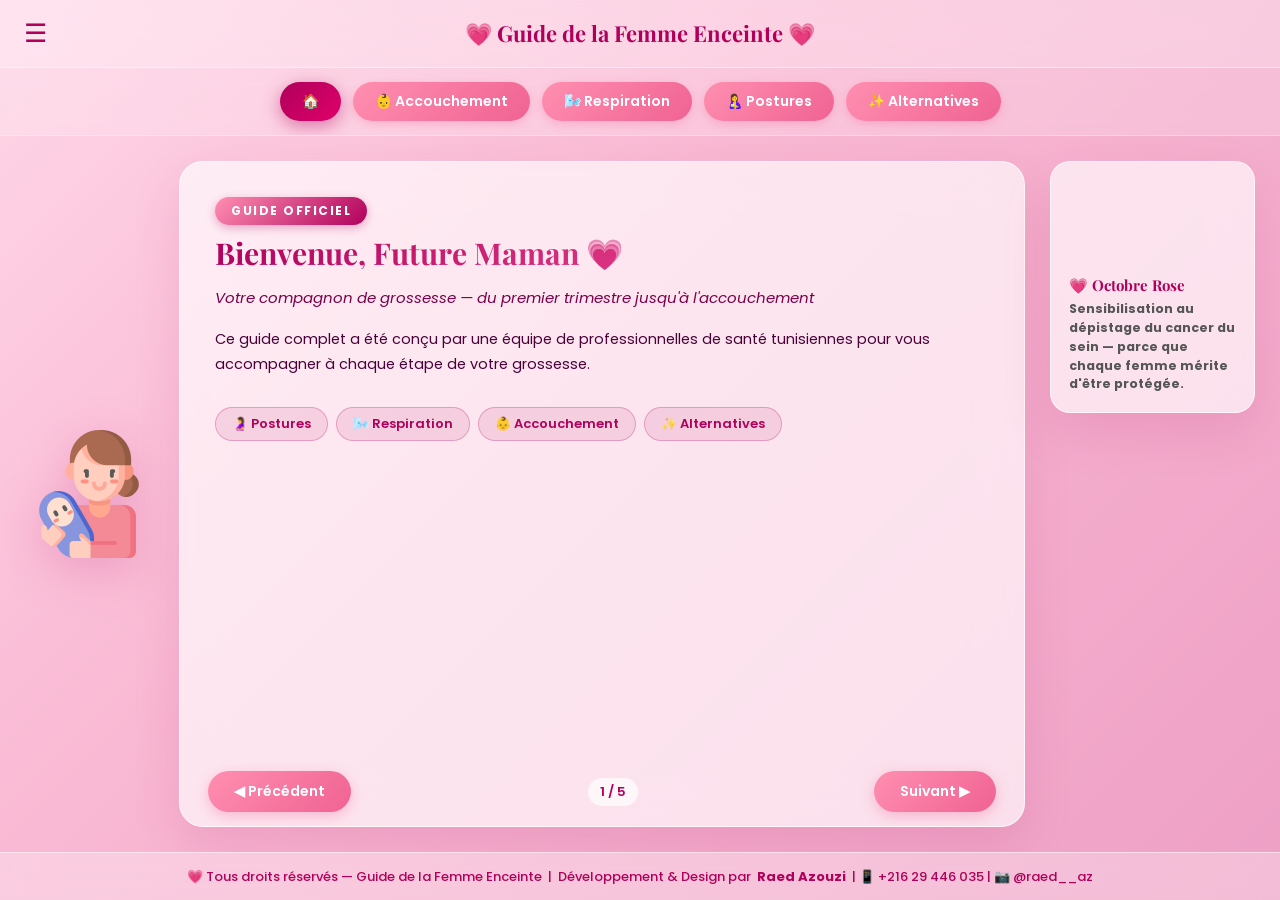
==== commit 89c912cf: "Update main.html" ====
--- a/main.html
+++ b/main.html
@@ -307,10 +307,17 @@
                             <div class="welcome-badge" data-i18n="breathBadge">Gestion du souffle</div>
                             <h2 class="welcome-title" data-i18n="slide_resp_0_title">🌷 Bienvenue dans ton espace
                                 respiration</h2>
-                            <p class="welcome-body" data-i18n="slide_resp_0_body">Prends un instant pour toi… La
-                                respiration est ton alliée tout au long de la grossesse et le jour de la naissance. À
-                                chaque souffle, tu offres à ton bébé calme, oxygène et sécurité. Respire… ton corps sait
-                                faire. Inspire la sérénité, expire les doutes… 🤍</p>
+                            <p class="welcome-body">Prends un instant pour toi… <br>
+                                La respiration est ton alliée tout au long de la grossesse et le jour de la naissance.
+                                Elle t’aide à te détendre, à apaiser ton esprit et à accompagner ton corps avec
+                                confiance et sérénité.
+                                À chaque souffle, tu offres à ton bébé calme, oxygène et sécurité. C’est un langage
+                                silencieux entre vous, un lien invisible mais profondément puissant.
+                                Ici, tu apprendras à respirer en conscience, à relâcher les tensions et à faire
+                                confiance à ton souffle comme à une boussole intérieure.
+                                Respire… ton corps sait faire. <br>
+                                Inspire la sérénité, expire les doutes… 🤍
+                            </p>
                             <div class="welcome-features">
                                 <div class="feature-chip chip-bounce" data-i18n="breath1">💓 Oxygénation du fœtus</div>
                                 <div class="feature-chip chip-bounce" data-i18n="breath2">🧠 Réduit l'anxiété</div>
@@ -322,25 +329,47 @@
                     </div>
                     <div class="slide">
                         <div class="slide-inner">
-                            <h2 data-i18n="slide_resp_1_title">🫁 Techniques de respiration pendant la grossesse</h2>
-                            <p data-i18n="slide_resp_1_body">Pratiquez ces techniques facilement à la maison, à tout
-                                moment de la journée.</p>
-                            <ul class="styled-list">
-                                <li data-i18n="abdo1"><strong>1. Respiration abdominale :</strong> Main sur le ventre.
-                                    Inspirez par le nez (ventre se gonfle), expirez par la bouche. Améliore
-                                    l'oxygénation, favorise la relaxation, diminue le stress.</li>
-                                <li data-i18n="abdo2"><strong>2. Respiration lente et profonde :</strong> Inspirez
-                                    calmement par le nez, expirez doucement par la bouche. Gardez un rythme calme.
-                                    Apaise le corps, améliore la circulation, favorise le sommeil.</li>
-                                <li data-i18n="abdo3"><strong>3. Cohérence cardiaque :</strong> Inspirez 5 secondes,
-                                    expirez 5 secondes. Continuez 5 minutes. Réduit le stress, favorise l'équilibre
-                                    émotionnel.</li>
-                                <li data-i18n="abdo4"><strong>4. Respiration soufflée :</strong> Inspirez profondément,
-                                    expirez comme si vous souffliez dans une paille. Aide à relâcher les tensions,
-                                    prépare le travail.</li>
-                                <li data-i18n="abdo5"><strong>5. Respiration naturelle / instinctive :</strong> Respirez
-                                    normalement, laissez votre corps guider. Favorise la détente, prépare à
-                                    l'accouchement, réduit la fatigue.</li>
+                            <h2>Respiration pendant la grossesse : votre alliée bien-être</h2>
+                            <p>Vous pouvez pratiquer ces techniques facilement à la maison, à tout moment de la journée.
+                            </p>
+                            <ul class="styled-list">
+                                <li><strong>1. La respiration abdominale (respiration du ventre)</strong> <br> Comment
+                                    la pratiquer <br>
+                                    1. Installez-vous dans une position confortable, assise ou allongée sur le côté.
+                                    <br>
+                                    2. Posez une main sur votre ventre. <br>
+                                    3. Inspirez lentement par le nez en laissant votre ventre se gonfler. <br>
+                                    4. Expirez doucement par la bouche en laissant votre ventre se relâcher. <br>
+                                    5. Répétez pendant quelques minutes en restant détendue. <br>
+                                    Bienfaits <br>
+                                    ✔ améliore l’oxygénation pour vous et votre bébé <br>
+                                    ✔ favorise la relaxation <br>
+                                    ✔ diminue le stress et les tensions <br>
+                                </li>
+                                <li><br></li>
+                                <li><strong>2. La respiration lente et profonde</strong><br> Comment la pratiquer <br>
+                                    1. Inspirez lentement et calmement par le nez. <br>
+                                    2. Expirez doucement par la bouche. <br>
+                                    3. Essayez de garder un rythme calme et régulier. <br>
+                                    4. Continuez pendant plusieurs minutes. <br>
+                                    Bienfaits <br>
+                                    ✔ apaise le corps et l’esprit <br>
+                                    ✔ améliore la circulation sanguine <br>
+                                    ✔ favoriser un meilleur sommeil
+                                    .</li>
+                                <li><br></li>
+                                <li><strong>3. La respiration de cohérence cardiaque</strong><br> Comment la pratiquer
+                                    <br>
+                                    1. Asseyez-vous confortablement, le dos droit. <br>
+                                    2. Inspirez par le nez pendant 5 secondes. <br>
+                                    3. Expirez lentement par la bouche pendant 5 secondes. <br>
+                                    4. Continuez ce rythme pendant environ 5 minutes. <br>
+                                    Bienfaits <br>
+                                    ✔ réduit le stress et l’anxiété <br>
+                                    ✔ favorise l’équilibre émotionnel <br>
+                                    ✔ améliore la détente générale <br>
+                                </li>
+                                <li><br><br><br></li>
                             </ul>
                         </div>
                     </div>
@@ -351,37 +380,100 @@
                                 deviennent plus intenses. La respiration devient votre outil principal pour gérer la
                                 douleur.</p>
                             <ul class="styled-list">
-                                <li data-i18n="birth1"><strong>🔵 Phase latente (0–4 cm) :</strong> Respiration lente et
-                                    profonde. Inspirez par le nez, expirez par la bouche. Rythme régulier et détendu.
-                                    Apaise le corps, réduit la tension musculaire.</li>
-                                <li data-i18n="birth2"><strong>🟡 Respiration Lamaze (4–10 cm) :</strong> Inspirez
-                                    doucement par le nez, expirez par la bouche en souffle long et contrôlé. Visualisez
-                                    votre corps détendu. Diminue la perception de la douleur.</li>
-                                <li data-i18n="birth3"><strong>🟢 Panting léger :</strong> Inspirez naturellement,
-                                    expirez rapidement et doucement. Utilisé si la contraction est très intense ou si la
-                                    sage-femme demande de ne pas pousser. Retarde la poussée prématurée.</li>
-                            </ul>
-                        </div>
-                    </div>
-                    <div class="slide">
-                        <div class="slide-inner">
-                            <h2 data-i18n="slide_resp_3_title">🌊 Respiration pendant l'expulsion</h2>
-                            <p data-i18n="slide_resp_3_body">Pendant cette phase, la respiration transforme votre effort
-                                en geste contrôlé et sécurisé pour vous et votre bébé.</p>
-                            <ul class="styled-list">
-                                <li data-i18n="expul1"><strong>1. Poussée spontanée (recommandée OMS) :</strong>
-                                    Respirez normalement. Poussez seulement quand vous en ressentez l'envie. Ne retenez
-                                    pas votre souffle trop longtemps. Réduit la fatigue, diminue le risque de déchirures
-                                    du périnée.</li>
-                                <li data-i18n="expul2"><strong>2. Poussée expiratoire (respiration dirigée) :</strong>
-                                    Inspirez profondément par le nez (ventre puis poitrine), expirez lentement par la
-                                    bouche avec un son « F » ou « S ». Aide le bébé à descendre, protège le périnée.
-                                </li>
-                                <li data-i18n="expul3"><strong>3. Respiration courte rapide (panting) :</strong> Expirez
-                                    rapidement en « pouffant » doucement. Quand le col n'est pas complètement dilaté ou
-                                    sur demande de la sage-femme. Protège le col et le périnée.</li>
-                                <li data-i18n="expul4">💡 <em>Conseil : Ne forcez jamais. Créez un rituel quotidien de
-                                        respiration. Adaptez selon votre ressenti et votre trimestre.</em></li>
+                                <li><strong>🔵 Phase latente (0–4 cm) :</strong> <br> Comment pratiquer <br>
+                                    • Inspirez profondément et calmement par le nez. <br>
+                                    • Expirez doucement par la bouche. <br>
+                                    • Gardez un rythme régulier et détendu. <br>
+                                    • Concentrez-vous sur votre souffle pendant la contraction. <br>
+                                    Bienfaits <br>
+                                    ✔ Apaise le corps et l’esprit <br>
+                                    ✔ Réduit la tension musculaire <br>
+                                    ✔ Prépare le corps aux contractions suivantes
+                                </li>
+                                <li><strong>🟡 Respiration Lamaze (4–10 cm) :</strong><br> Comment pratiquer <br>
+                                    • Inspirez doucement par le nez. <br>
+                                    • Expirez par la bouche en un souffle long et contrôlé. <br>
+                                    • Vous pouvez adapter le rythme au rythme de la contraction (ex. inspiration plus
+                                    courte, expiration plus longue). <br>
+                                    • Pratiquez en visualisant votre corps détendu et la contraction qui s’évacue. <br>
+                                    Bienfaits <br>
+                                    ✔ Diminue la perception de la douleur <br>
+                                    ✔ Favorise la relaxation et la concentration <br>
+                                    ✔ Aide à mieux gérer les contractions
+                                </li>
+                                <li><strong>🟢 Panting léger :</strong> <br>Comment pratiquer <br>
+                                    • Laissez votre corps respirer au rythme naturel. <br>
+                                    • Ne forcez pas, inspirez et expirez selon votre besoin. <br>
+                                    • Concentrez-vous sur votre souffle et vos sensations. <br>
+                                    Bienfaits <br>
+                                    ✔ Réduit le stress et l’anxiété <br>
+                                    ✔ Favorise la détente et le relâchement musculaire <br>
+                                    ✔ Prépare le corps à la phase d’expulsion
+                                </li>
+                                <li><br><br><br><br></li>
+                            </ul>
+                        </div>
+                    </div>
+                    <div class="slide">
+                        <div class="slide-inner">
+                            <h2 data-i18n="slide_resp_3_title">LA RESPIRATION PENDANT L’EXPULSION</h2>
+                            <ul class="styled-list">
+                                <li data-i18n="expul1"><strong><br> Comment faire : <br>
+                                        1. Choisissez une position confortable : assise, semi-assise, accroupie ou sur
+                                        le côté. <br>
+                                        2. Respirez normalement, sans forcer. <br>
+                                        3. Poussez seulement lorsque vous en ressentez l’envie, en laissant votre corps
+                                        guider la poussée. <br>
+                                        4. Ne retenez jamais votre souffle trop longtemps. <br>
+                                        5. Suivez les conseils de votre sage-femme si nécessaire. <br>
+                                        Bienfaits <br>
+                                        ✔ Réduit la fatigue pendant l’accouchement. <br>
+                                        ✔ Diminue le risque de déchirures du périnée. <br>
+                                        ✔ Favorise un accouchement plus naturel et physiologique. <br>
+                                        ✔ Apaise le stress et l’anxiété
+                                </li>
+                                <li><strong>2. La poussée expiratoire et profonde:</strong> <br>Comment
+                                    faire : <br>
+                                    1. Installez-vous confortablement (coussin, ballon ou chaise). <br>
+                                    2. Inspirez profondément par le nez, gonflez le ventre puis la poitrine. <br>
+                                    3. Expirez lentement et doucement par la bouche, comme si vous souffliez dans une
+                                    paille ou faisiez un son « F » ou « S » <br>
+                                    4. Répétez 5 à 10 fois, en restant détendue. <br>
+                                    Quand l’utiliser <br>
+                                    • Cette méthode peut être guidée par la sage-femme si elle estime nécessaire d’aider
+                                    la poussée. <br>
+                                    • Important : la poussée spontanée reste la méthode de référence selon l’OMS. <br>
+                                    Bienfaits : <br>
+                                    ✔ Aide le bébé à descendre plus facilement. <br>
+                                    ✔ Réduit la fatigue pendant la poussée. <br>
+                                    ✔ Protège le périnée et limite les déchirures. <br>
+                                    ✔ Apaise le stress et l’anxiété <br>
+                                    ✔ Améliore l’oxygénation <br>
+                                </li>
+                                <li><strong>3️ Expiration lente et contrôlée pendant la poussée</strong><br>
+                                    Comment faire : <br>
+                                    • Inspirez profondément par le nez. <br>
+                                    • Expirez lentement par la bouche pendant la poussée. <br>
+                                    • Gardez une expiration longue, douce et contrôlée. <br>
+                                    • Évitez de bloquer votre respiration. <br>
+                                    Bienfaits <br>
+                                    ✔ Protège le périnée <br>
+                                    ✔ Permet une poussée progressive et contrôlée <br>
+                                    ✔ Diminue les tensions et la fatigue
+
+                                </li>
+                                <li><strong style="color: rgb(55, 55, 0);">💡Conseils pour intégrer ces respirations dans votre quotidien</strong><br>
+                                    •	Créez un rituel : le matin au réveil, à la pause déjeuner, ou le soir avant de dormir. <br>
+•	Choisissez un endroit calme, propice à la détente. <br>
+•	Utilisez un coussin ou un ballon pour vous asseoir confortablement. <br>
+•	Ne forcez jamais. La respiration doit rester fluide, agréable et sans contrainte. <br>
+•	Adaptez selon votre ressenti : certaines respirations peuvent être plus confortables que d’autres selon le trimestre ou votre état émotionnel. <br>
+•	Si vous le souhaitez, vous pouvez accompagner votre respiration d’une musique douce ou d’une lumière tamisée pour favoriser la détente.
+
+
+                                
+                                </li>
+                                <li><br><br><br></li>
                             </ul>
                         </div>
                     </div>
@@ -432,6 +524,7 @@
                                         <p class="posture-tip" data-i18n="dlg_tip">-S'allonger sur le côté gauche <br>-
                                             coussin sous la tête, entre les genoux, et sous le ventre si nécessaire.</p>
                                     </details>
+                                    <br><br><br><br>
                                 </div>
                             </div>
                         </div>
@@ -458,6 +551,7 @@
                                             doucement en pliant les genoux <br>- aidez-vous d'un support (chaise, mur ou
                                             partenaire) <br>- remontez lentement.</p>
                                     </details>
+                                    <br><br><br><br>
 
                                 </div>
                             </div>
@@ -483,8 +577,10 @@
                                         <summary>🔹 Comment s’installer ?</summary>
                                         <p class="posture-tip" data-i18n="qp_tip">- À genoux sur un tapis <br>- mains
                                             sous les épaules <br>- genoux sous les hanches <br>- gardez le dos neutre
-                                            <br>- respirez calmement.</p>
+                                            <br>- respirez calmement.
+                                        </p>
                                     </details>
+                                    <br><br><br><br>
                                 </div>
                             </div>
                         </div>
@@ -509,8 +605,10 @@
                                         <summary>🔹 Comment s’installer ?</summary>
                                         <p class="posture-tip" data-i18n="sus_tip">- Pieds écartés à largeur du bassin
                                             <br>- penchez-vous doucement <br>- accrochez-vous à un support solide <br>-
-                                            relâchez les épaules et respirez profondément.</p>
+                                            relâchez les épaules et respirez profondément.
+                                        </p>
                                     </details>
+                                    <br><br><br><br>
                                 </div>
                             </div>
                         </div>
@@ -763,9 +861,9 @@
                         <div class="slide-inner">
                             <img src="Picture1.png" alt="" style="width: 100%;"> <br>
                             <strong>
-                                	Le Yoga prépare la structure (os/muscles). <br>
-	Le Chant prépare l'ouverture (vibration/souffle). <br>
-	La Sophrologie 
+                                 Le Yoga prépare la structure (os/muscles). <br>
+                                 Le Chant prépare l'ouverture (vibration/souffle). <br>
+                                 La Sophrologie
 
                             </strong>
                         </div>
@@ -802,4 +900,4 @@
     <script src="script.js"></script>
 </body>
 
-</html>+</html>
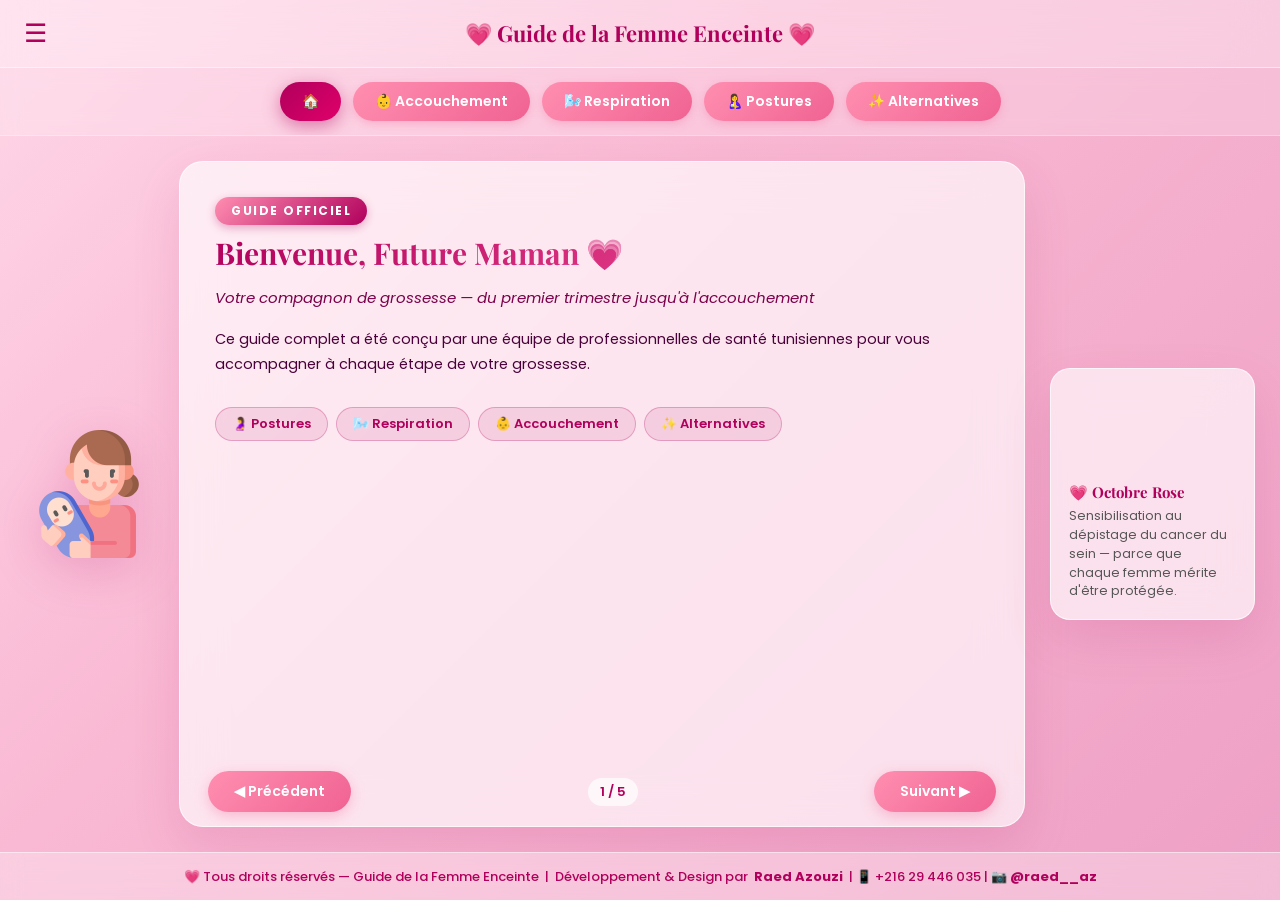
==== commit 9c2a8ccd: "Update main.html" ====
--- a/main.html
+++ b/main.html
@@ -18,7 +18,7 @@
 
     <header>
         <button class="menu-btn" onclick="toggleMenu()" aria-label="Menu">☰</button>
-        <h1 data-i18n="header">💗 Guide de la Femme Enceinte 💗</h1>
+        <h1 data-i18n="header" >💗 Guide de la Femme Enceinte 💗</h1>
     </header>
 
     <div class="side-menu" id="sideMenu" role="dialog" aria-modal="true">
@@ -62,28 +62,28 @@
             <div class="contact-card">
                 <h4>👩‍⚕️ Rayen Azouzi</h4>
                 <p>📞 +216 93 702 569</p>
-                <p>📍 <span data-i18n="cityTunis">Tunis</span>, <span data-i18n="countryTunisia">Tunisie</span></p>
+                <p>📍  <span data-i18n="countryTunisia">Tunisie</span></p>
             </div>
             <div class="contact-card">
                 <h4>👩‍⚕️ Oumayma Bel Haj</h4>
                 <p>📞 +216 22 462 779</p>
-                <p>📍 <span data-i18n="citySousse">Sousse</span>, <span data-i18n="countryTunisia">Tunisie</span></p>
+                <p>📍  <span data-i18n="countryTunisia">Tunisie</span></p>
             </div>
             <div class="contact-card">
                 <h4>👩‍⚕️ Manel Maati</h4>
                 <p>📞 +216 26 287 662</p>
-                <p>📍 <span data-i18n="citySfax">Sfax</span>, <span data-i18n="countryTunisia">Tunisie</span></p>
+                <p>📍  <span data-i18n="countryTunisia">Tunisie</span></p>
             </div>
             <div class="contact-card">
                 <h4>👩‍⚕️ Israa Louhichi</h4>
                 <p>📞 +216 95 185 274</p>
-                <p>📍 <span data-i18n="cityMonastir">Monastir</span>, <span data-i18n="countryTunisia">Tunisie</span>
+                <p>📍  <span data-i18n="countryTunisia">Tunisie</span>
                 </p>
             </div>
             <div class="contact-card">
                 <h4>👩‍⚕️ Mariem Aridhi</h4>
                 <p>📞 +216 20 555 273</p>
-                <p>📍 <span data-i18n="cityMonastir">Monastir</span>, <span data-i18n="countryTunisia">Tunisie</span>
+                <p>📍  <span data-i18n="countryTunisia">Tunisie</span>
                 </p>
             </div>
         </div>
@@ -95,6 +95,7 @@
 
     <nav role="navigation">
         <ul>
+            
             <li class="active" data-section="accueil" data-i18n="navHome">🏠</li>
             <li data-section="accouchement" data-i18n="navBirth">👶 Accouchement</li>
             <li data-section="respiration" data-i18n="navBreathing">🌬️ Respiration</li>
@@ -333,38 +334,43 @@
                             <p>Vous pouvez pratiquer ces techniques facilement à la maison, à tout moment de la journée.
                             </p>
                             <ul class="styled-list">
-                                <li><strong>1. La respiration abdominale (respiration du ventre)</strong> <br> Comment
-                                    la pratiquer <br>
+                                <li><strong>1. La respiration abdominale (respiration du ventre)</strong> <br> <span
+                                        id="gras"> Comment
+                                        la pratiquer</span> <br>
                                     1. Installez-vous dans une position confortable, assise ou allongée sur le côté.
                                     <br>
                                     2. Posez une main sur votre ventre. <br>
                                     3. Inspirez lentement par le nez en laissant votre ventre se gonfler. <br>
                                     4. Expirez doucement par la bouche en laissant votre ventre se relâcher. <br>
                                     5. Répétez pendant quelques minutes en restant détendue. <br>
-                                    Bienfaits <br>
+                                    <span id="gras"> Binefaits</span> <br>
                                     ✔ améliore l’oxygénation pour vous et votre bébé <br>
                                     ✔ favorise la relaxation <br>
                                     ✔ diminue le stress et les tensions <br>
                                 </li>
                                 <li><br></li>
-                                <li><strong>2. La respiration lente et profonde</strong><br> Comment la pratiquer <br>
+                                <li><strong>2. La respiration lente et profonde</strong><br><span id="gras"> Comment
+                                        la pratiquer</span> <br>
                                     1. Inspirez lentement et calmement par le nez. <br>
                                     2. Expirez doucement par la bouche. <br>
                                     3. Essayez de garder un rythme calme et régulier. <br>
                                     4. Continuez pendant plusieurs minutes. <br>
-                                    Bienfaits <br>
+                                    <span id="gras"> Binefaits</span> <br>
                                     ✔ apaise le corps et l’esprit <br>
                                     ✔ améliore la circulation sanguine <br>
                                     ✔ favoriser un meilleur sommeil
-                                    .</li>
+                                    .
+                                </li>
                                 <li><br></li>
-                                <li><strong>3. La respiration de cohérence cardiaque</strong><br> Comment la pratiquer
+                                <li><strong>3. La respiration de cohérence cardiaque</strong><br> <span id="gras">
+                                        Comment
+                                        la pratiquer</span>
                                     <br>
                                     1. Asseyez-vous confortablement, le dos droit. <br>
                                     2. Inspirez par le nez pendant 5 secondes. <br>
                                     3. Expirez lentement par la bouche pendant 5 secondes. <br>
                                     4. Continuez ce rythme pendant environ 5 minutes. <br>
-                                    Bienfaits <br>
+                                    <span id="gras"> Binefaits</span><br>
                                     ✔ réduit le stress et l’anxiété <br>
                                     ✔ favorise l’équilibre émotionnel <br>
                                     ✔ améliore la détente générale <br>
@@ -380,32 +386,35 @@
                                 deviennent plus intenses. La respiration devient votre outil principal pour gérer la
                                 douleur.</p>
                             <ul class="styled-list">
-                                <li><strong>🔵 Phase latente (0–4 cm) :</strong> <br> Comment pratiquer <br>
+                                <li><strong>🔵 Phase latente (0–4 cm) :</strong> <br> <span id="gras"> Comment
+                                        la pratiquer</span> <br>
                                     • Inspirez profondément et calmement par le nez. <br>
                                     • Expirez doucement par la bouche. <br>
                                     • Gardez un rythme régulier et détendu. <br>
                                     • Concentrez-vous sur votre souffle pendant la contraction. <br>
-                                    Bienfaits <br>
+                                    <span id="gras"> Binefaits</span> <br>
                                     ✔ Apaise le corps et l’esprit <br>
                                     ✔ Réduit la tension musculaire <br>
                                     ✔ Prépare le corps aux contractions suivantes
                                 </li>
-                                <li><strong>🟡 Respiration Lamaze (4–10 cm) :</strong><br> Comment pratiquer <br>
+                                <li><strong>🟡 Respiration Lamaze (4–10 cm) :</strong><br> <span id="gras"> Comment
+                                        la pratiquer</span> <br>
                                     • Inspirez doucement par le nez. <br>
                                     • Expirez par la bouche en un souffle long et contrôlé. <br>
                                     • Vous pouvez adapter le rythme au rythme de la contraction (ex. inspiration plus
                                     courte, expiration plus longue). <br>
                                     • Pratiquez en visualisant votre corps détendu et la contraction qui s’évacue. <br>
-                                    Bienfaits <br>
+                                    <span id="gras"> Binefaits</span> <br>
                                     ✔ Diminue la perception de la douleur <br>
                                     ✔ Favorise la relaxation et la concentration <br>
                                     ✔ Aide à mieux gérer les contractions
                                 </li>
-                                <li><strong>🟢 Panting léger :</strong> <br>Comment pratiquer <br>
+                                <li><strong>🟢 Panting léger :</strong> <br><span id="gras"> Comment
+                                        la pratiquer</span> <br>
                                     • Laissez votre corps respirer au rythme naturel. <br>
                                     • Ne forcez pas, inspirez et expirez selon votre besoin. <br>
                                     • Concentrez-vous sur votre souffle et vos sensations. <br>
-                                    Bienfaits <br>
+                                    <span id="gras"> Binefaits</span> <br>
                                     ✔ Réduit le stress et l’anxiété <br>
                                     ✔ Favorise la détente et le relâchement musculaire <br>
                                     ✔ Prépare le corps à la phase d’expulsion
@@ -416,24 +425,26 @@
                     </div>
                     <div class="slide">
                         <div class="slide-inner">
-                            <h2 data-i18n="slide_resp_3_title">LA RESPIRATION PENDANT L’EXPULSION</h2>
-                            <ul class="styled-list">
-                                <li data-i18n="expul1"><strong><br> Comment faire : <br>
-                                        1. Choisissez une position confortable : assise, semi-assise, accroupie ou sur
-                                        le côté. <br>
-                                        2. Respirez normalement, sans forcer. <br>
-                                        3. Poussez seulement lorsque vous en ressentez l’envie, en laissant votre corps
-                                        guider la poussée. <br>
-                                        4. Ne retenez jamais votre souffle trop longtemps. <br>
-                                        5. Suivez les conseils de votre sage-femme si nécessaire. <br>
-                                        Bienfaits <br>
-                                        ✔ Réduit la fatigue pendant l’accouchement. <br>
-                                        ✔ Diminue le risque de déchirures du périnée. <br>
-                                        ✔ Favorise un accouchement plus naturel et physiologique. <br>
-                                        ✔ Apaise le stress et l’anxiété
-                                </li>
-                                <li><strong>2. La poussée expiratoire et profonde:</strong> <br>Comment
-                                    faire : <br>
+                            <h2>LA RESPIRATION PENDANT L’EXPULSION</h2>
+                            <ul class="styled-list">
+                                <li><strong>1. La respiration instinctive (poussée spontanée) :</strong><br> <span
+                                        id="gras"> Comment
+                                        fait</span> <br>1. La respiration instinctive (poussée spontanée) : <br>
+                                    1. Choisissez une position confortable : assise, semi-assise, accroupie ou sur
+                                    le côté. <br>
+                                    2. Respirez normalement, sans forcer. <br>
+                                    3. Poussez seulement lorsque vous en ressentez l’envie, en laissant votre corps
+                                    guider la poussée. <br>
+                                    4. Ne retenez jamais votre souffle trop longtemps. <br>
+                                    5. Suivez les conseils de votre sage-femme si nécessaire. <br>
+                                    <span id="gras"> Binefaits</span> <br>
+                                    ✔ Réduit la fatigue pendant l’accouchement. <br>
+                                    ✔ Diminue le risque de déchirures du périnée. <br>
+                                    ✔ Favorise un accouchement plus naturel et physiologique. <br>
+                                    ✔ Apaise le stress et l’anxiété
+                                </li>
+                                <li><strong>2. La poussée expiratoire et profonde:</strong> <br><span id="gras"> Comment
+                                        fait</span> <br>
                                     1. Installez-vous confortablement (coussin, ballon ou chaise). <br>
                                     2. Inspirez profondément par le nez, gonflez le ventre puis la poitrine. <br>
                                     3. Expirez lentement et doucement par la bouche, comme si vous souffliez dans une
@@ -443,7 +454,7 @@
                                     • Cette méthode peut être guidée par la sage-femme si elle estime nécessaire d’aider
                                     la poussée. <br>
                                     • Important : la poussée spontanée reste la méthode de référence selon l’OMS. <br>
-                                    Bienfaits : <br>
+                                    <span id="gras"> Binefaits</span> : <br>
                                     ✔ Aide le bébé à descendre plus facilement. <br>
                                     ✔ Réduit la fatigue pendant la poussée. <br>
                                     ✔ Protège le périnée et limite les déchirures. <br>
@@ -451,29 +462,42 @@
                                     ✔ Améliore l’oxygénation <br>
                                 </li>
                                 <li><strong>3️ Expiration lente et contrôlée pendant la poussée</strong><br>
-                                    Comment faire : <br>
+                                    <span id="gras"> Comment
+                                        faire</span><br>
                                     • Inspirez profondément par le nez. <br>
                                     • Expirez lentement par la bouche pendant la poussée. <br>
                                     • Gardez une expiration longue, douce et contrôlée. <br>
                                     • Évitez de bloquer votre respiration. <br>
-                                    Bienfaits <br>
+                                    <span id="gras"> Binefaits</span> <br>
                                     ✔ Protège le périnée <br>
                                     ✔ Permet une poussée progressive et contrôlée <br>
                                     ✔ Diminue les tensions et la fatigue
 
                                 </li>
-                                <li><strong style="color: rgb(55, 55, 0);">💡Conseils pour intégrer ces respirations dans votre quotidien</strong><br>
-                                    •	Créez un rituel : le matin au réveil, à la pause déjeuner, ou le soir avant de dormir. <br>
-•	Choisissez un endroit calme, propice à la détente. <br>
-•	Utilisez un coussin ou un ballon pour vous asseoir confortablement. <br>
-•	Ne forcez jamais. La respiration doit rester fluide, agréable et sans contrainte. <br>
-•	Adaptez selon votre ressenti : certaines respirations peuvent être plus confortables que d’autres selon le trimestre ou votre état émotionnel. <br>
-•	Si vous le souhaitez, vous pouvez accompagner votre respiration d’une musique douce ou d’une lumière tamisée pour favoriser la détente.
-
-
                                 
-                                </li>
                                 <li><br><br><br></li>
+                            </ul>
+                        </div>
+                    </div>
+                    <div class="slide">
+                        <div class="slide-inner"><h2>💡Conseils pour intégrer ces respirations
+                                        dans votre quotidien</h2>
+                            <ul>
+                                <li style="list-style: none;">
+                                    • Créez un rituel : le matin au réveil, à la pause déjeuner, ou le soir avant de
+                                    dormir. <br>
+                                    • Choisissez un endroit calme, propice à la détente. <br>
+                                    • Utilisez un coussin ou un ballon pour vous asseoir confortablement. <br>
+                                    • Ne forcez jamais. La respiration doit rester fluide, agréable et sans contrainte.
+                                    <br>
+                                    • Adaptez selon votre ressenti : certaines respirations peuvent être plus
+                                    confortables que d’autres selon le trimestre ou votre état émotionnel. <br>
+                                    • Si vous le souhaitez, vous pouvez accompagner votre respiration d’une musique
+                                    douce ou d’une lumière tamisée pour favoriser la détente.
+
+
+
+                                </li>
                             </ul>
                         </div>
                     </div>
@@ -638,7 +662,7 @@
                                 <video controls
                                     style="width:80%;border-radius:16px;box-shadow:0 10px 30px rgba(0,0,0,0.2);margin-left:100px;"
                                     id="vd2">
-                                    <source src="alternatives.mp4" type="video/mp4">
+                                    <source src="InShot_20260331_013934457.mp4" type="video/mp4">
                                     <p data-i18n="videoNotSupported">Votre navigateur ne supporte pas la vidéo.</p>
                                 </video>
                             </div>
@@ -893,7 +917,7 @@
             &nbsp;|&nbsp;
             <span data-i18n="footerDeveloped">Développement & Design par</span>
             &nbsp;<strong>Raed Azouzi</strong>
-            &nbsp;|&nbsp;📱 +216 29 446 035&nbsp;|&nbsp;📷 @raed__az
+            &nbsp;|&nbsp;📱 +216 29 446 035&nbsp;|&nbsp;📷 <strong>@raed__az</strong>
         </span>
     </footer>
 
